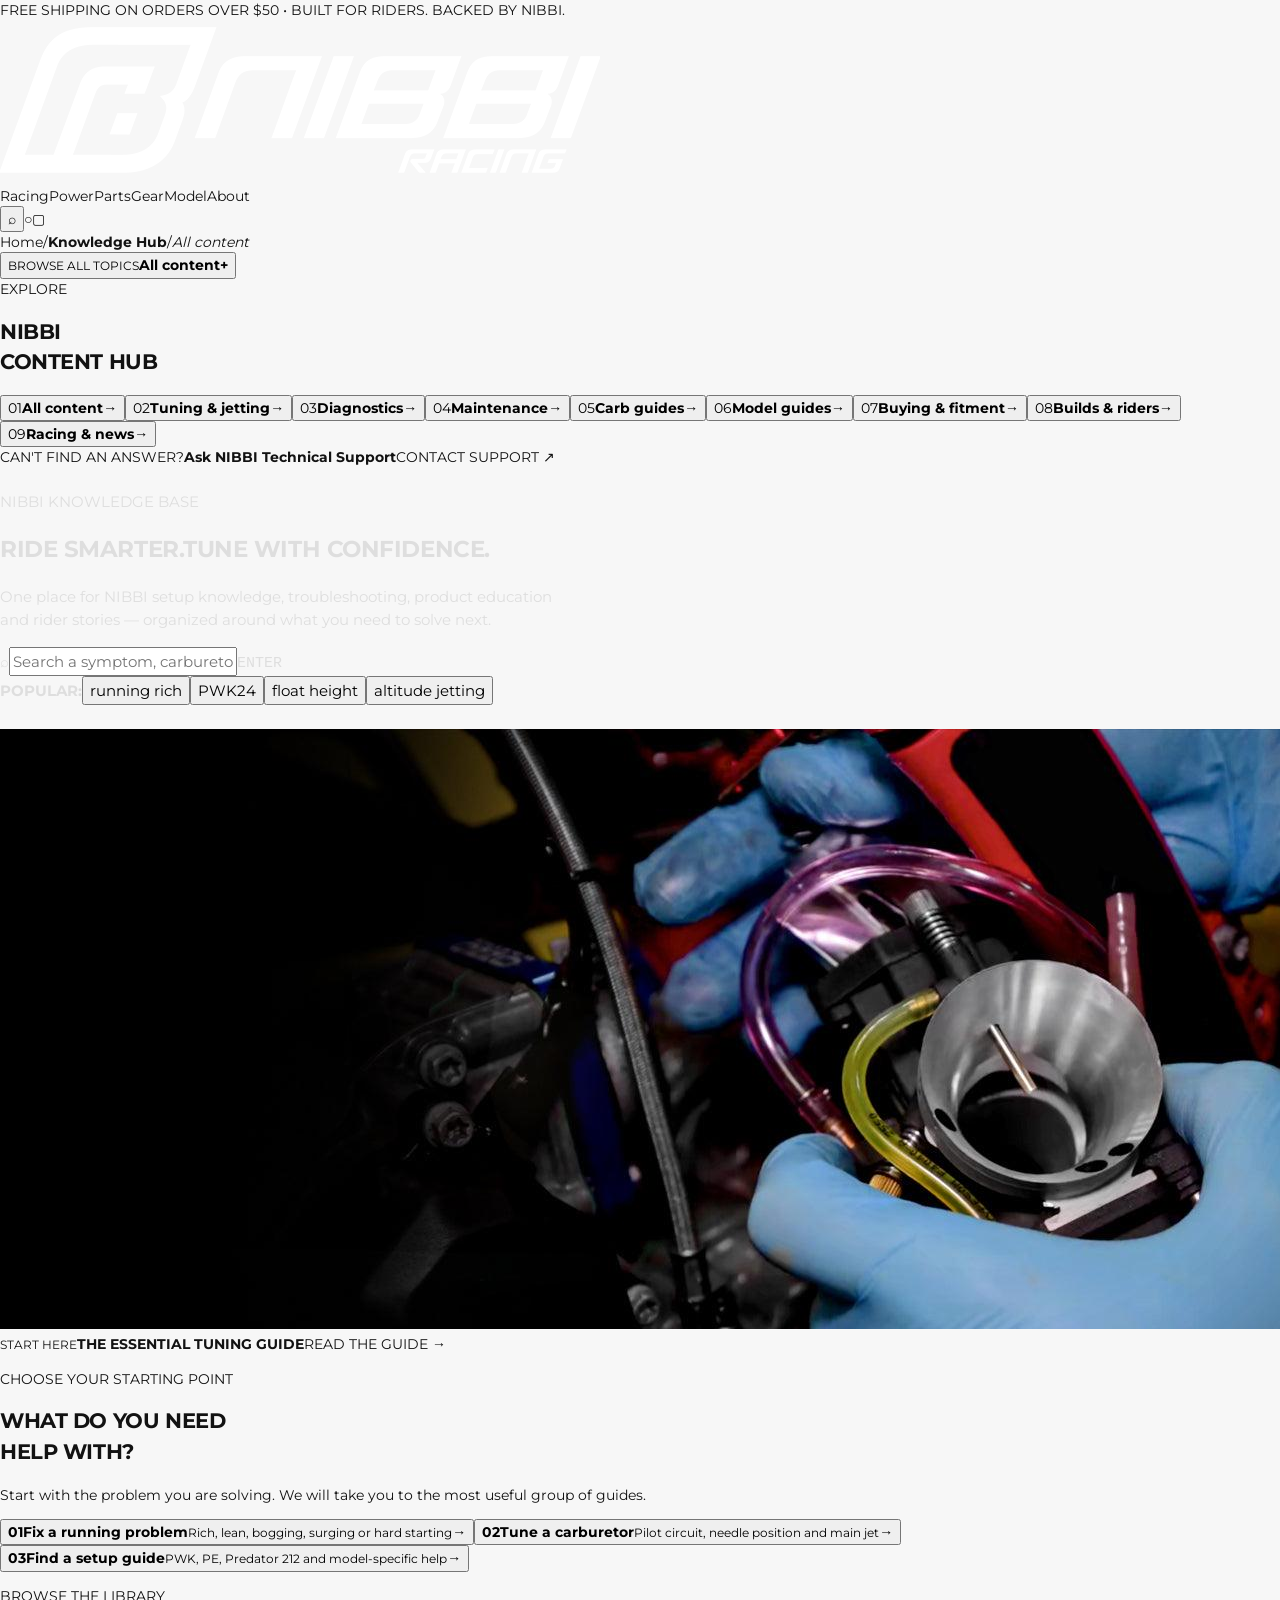
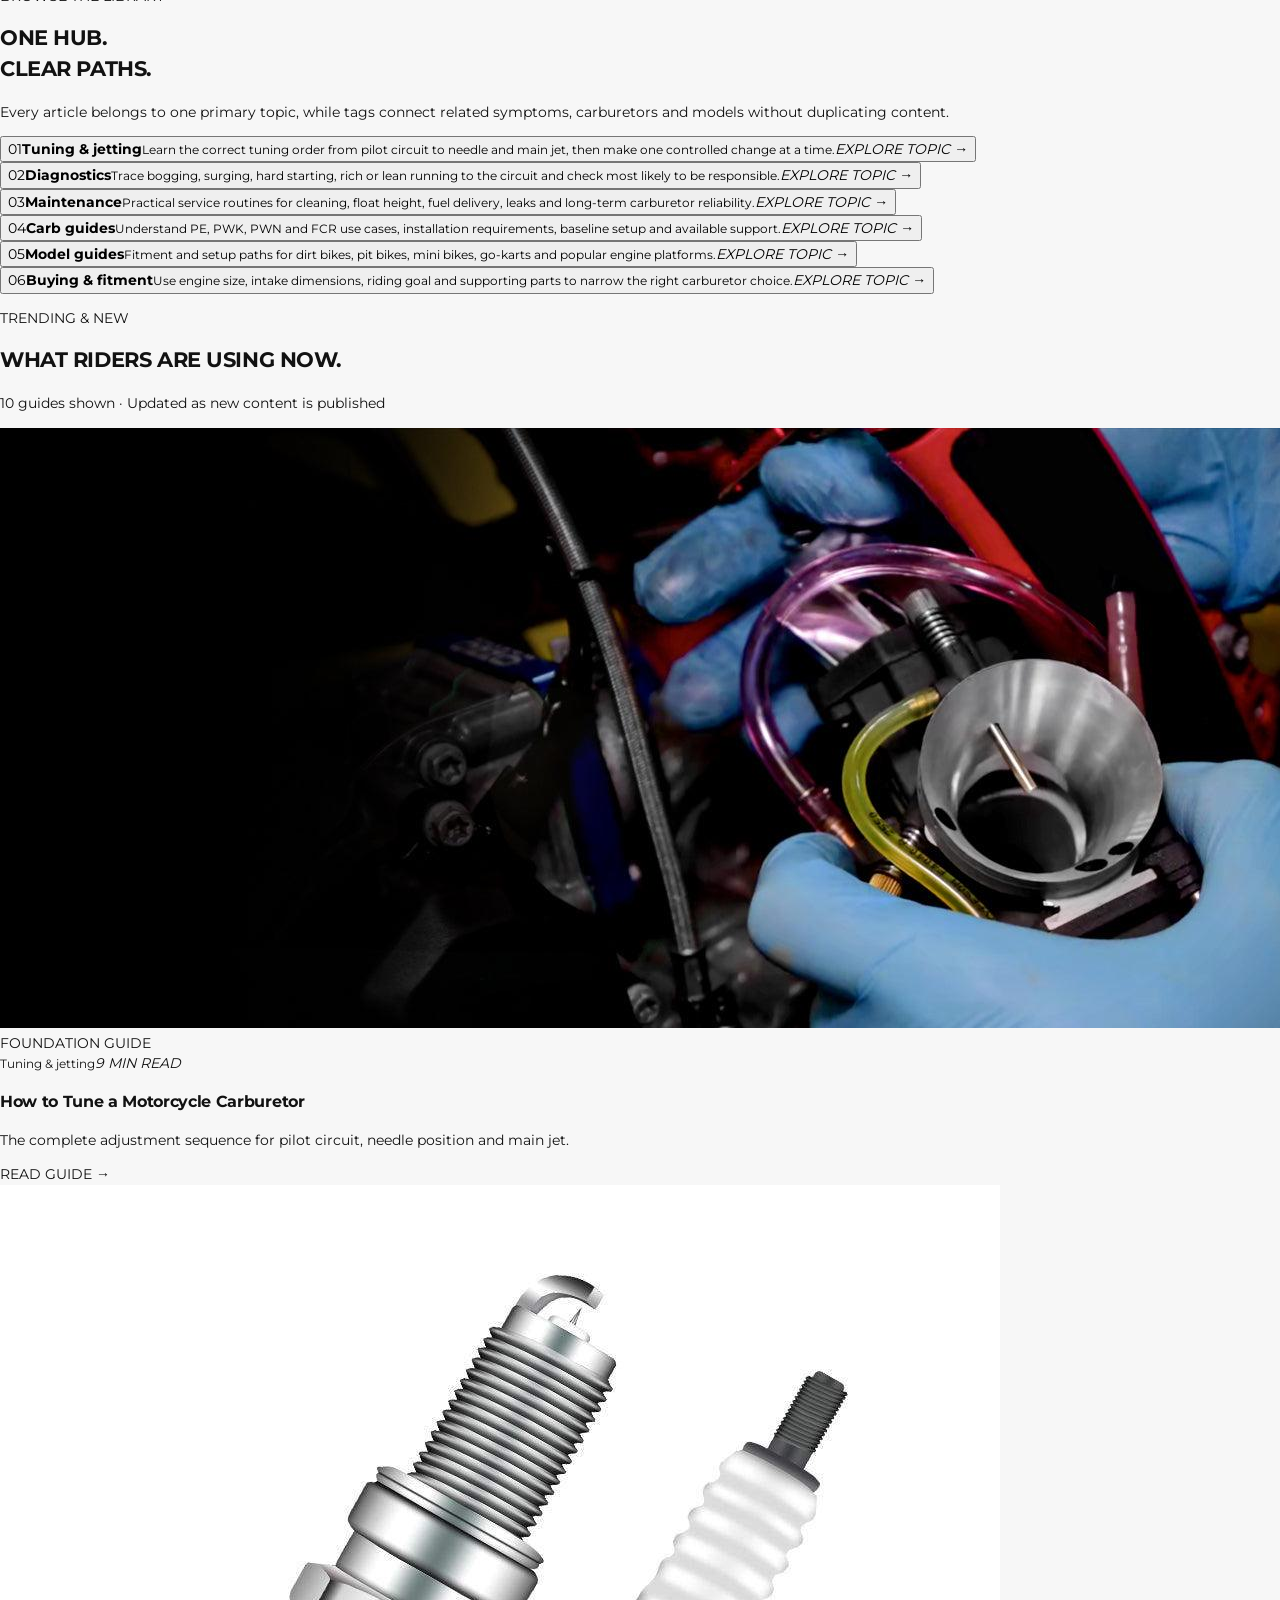
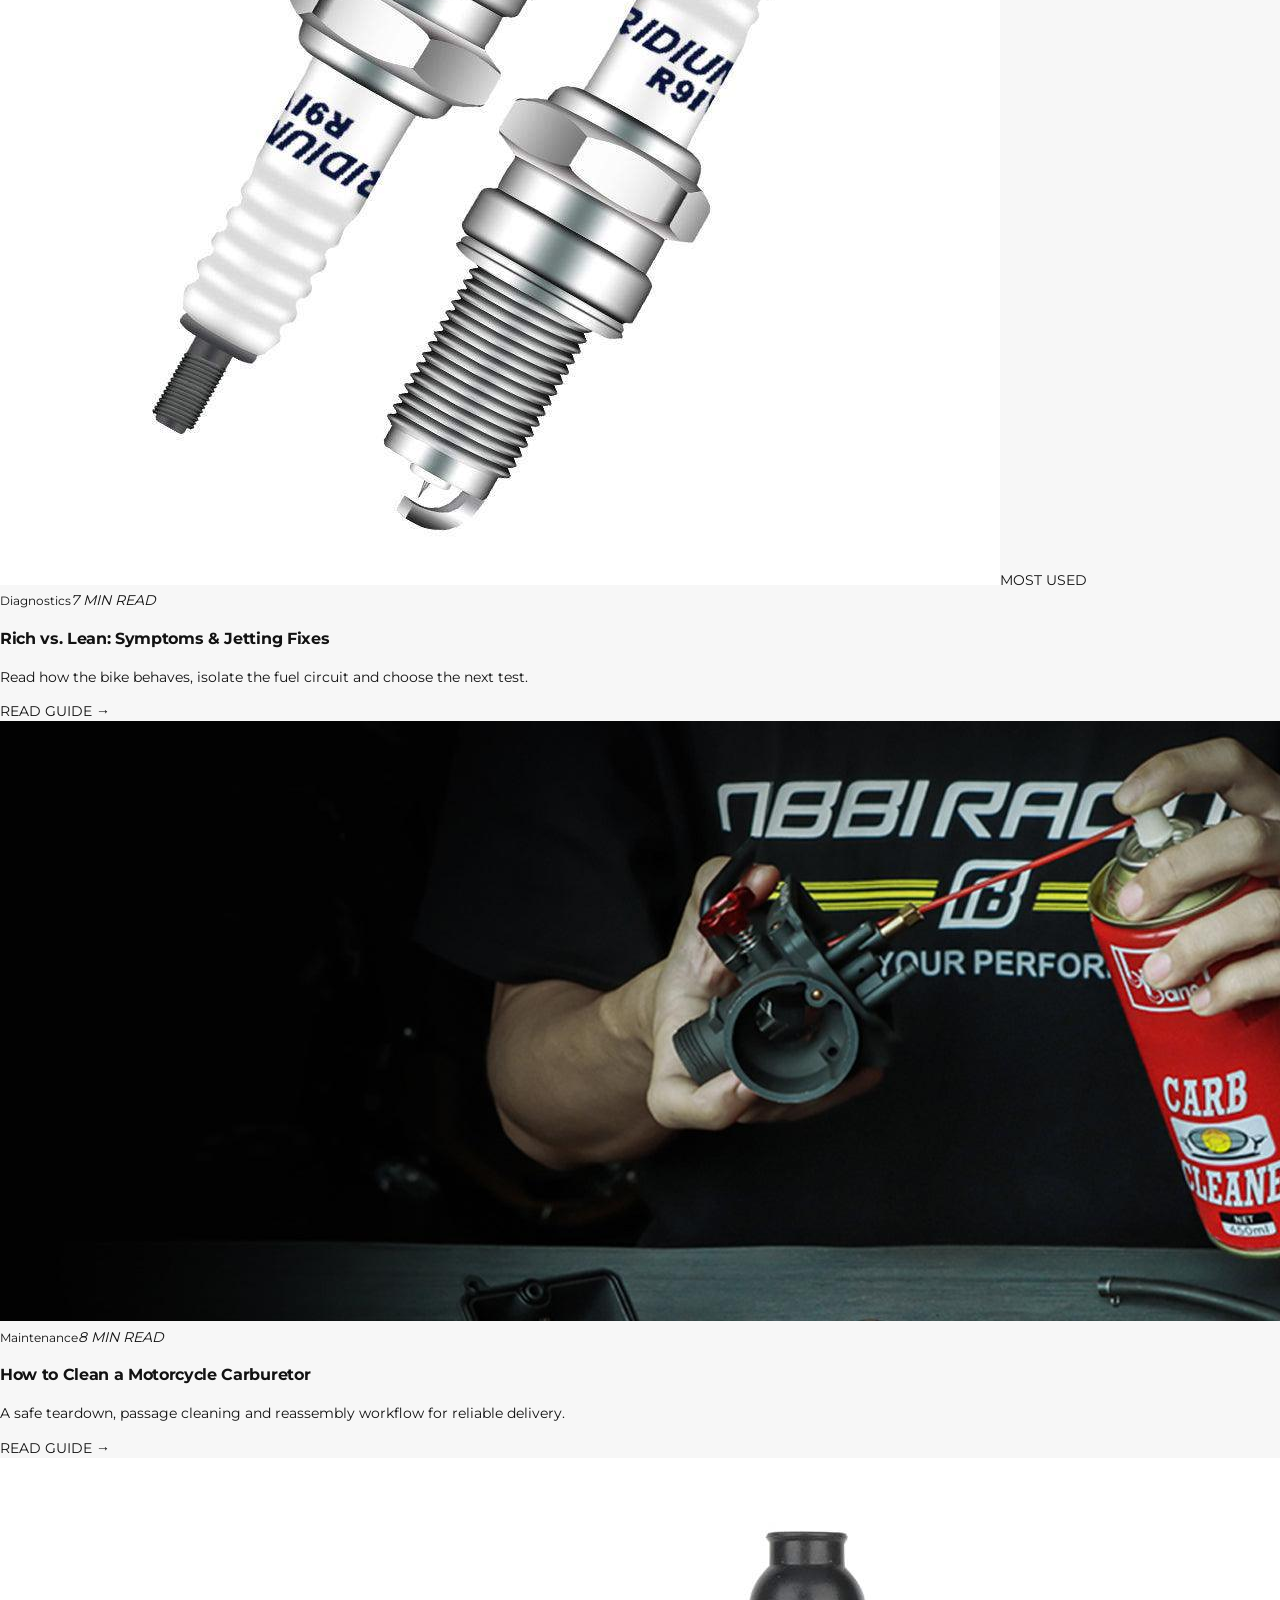
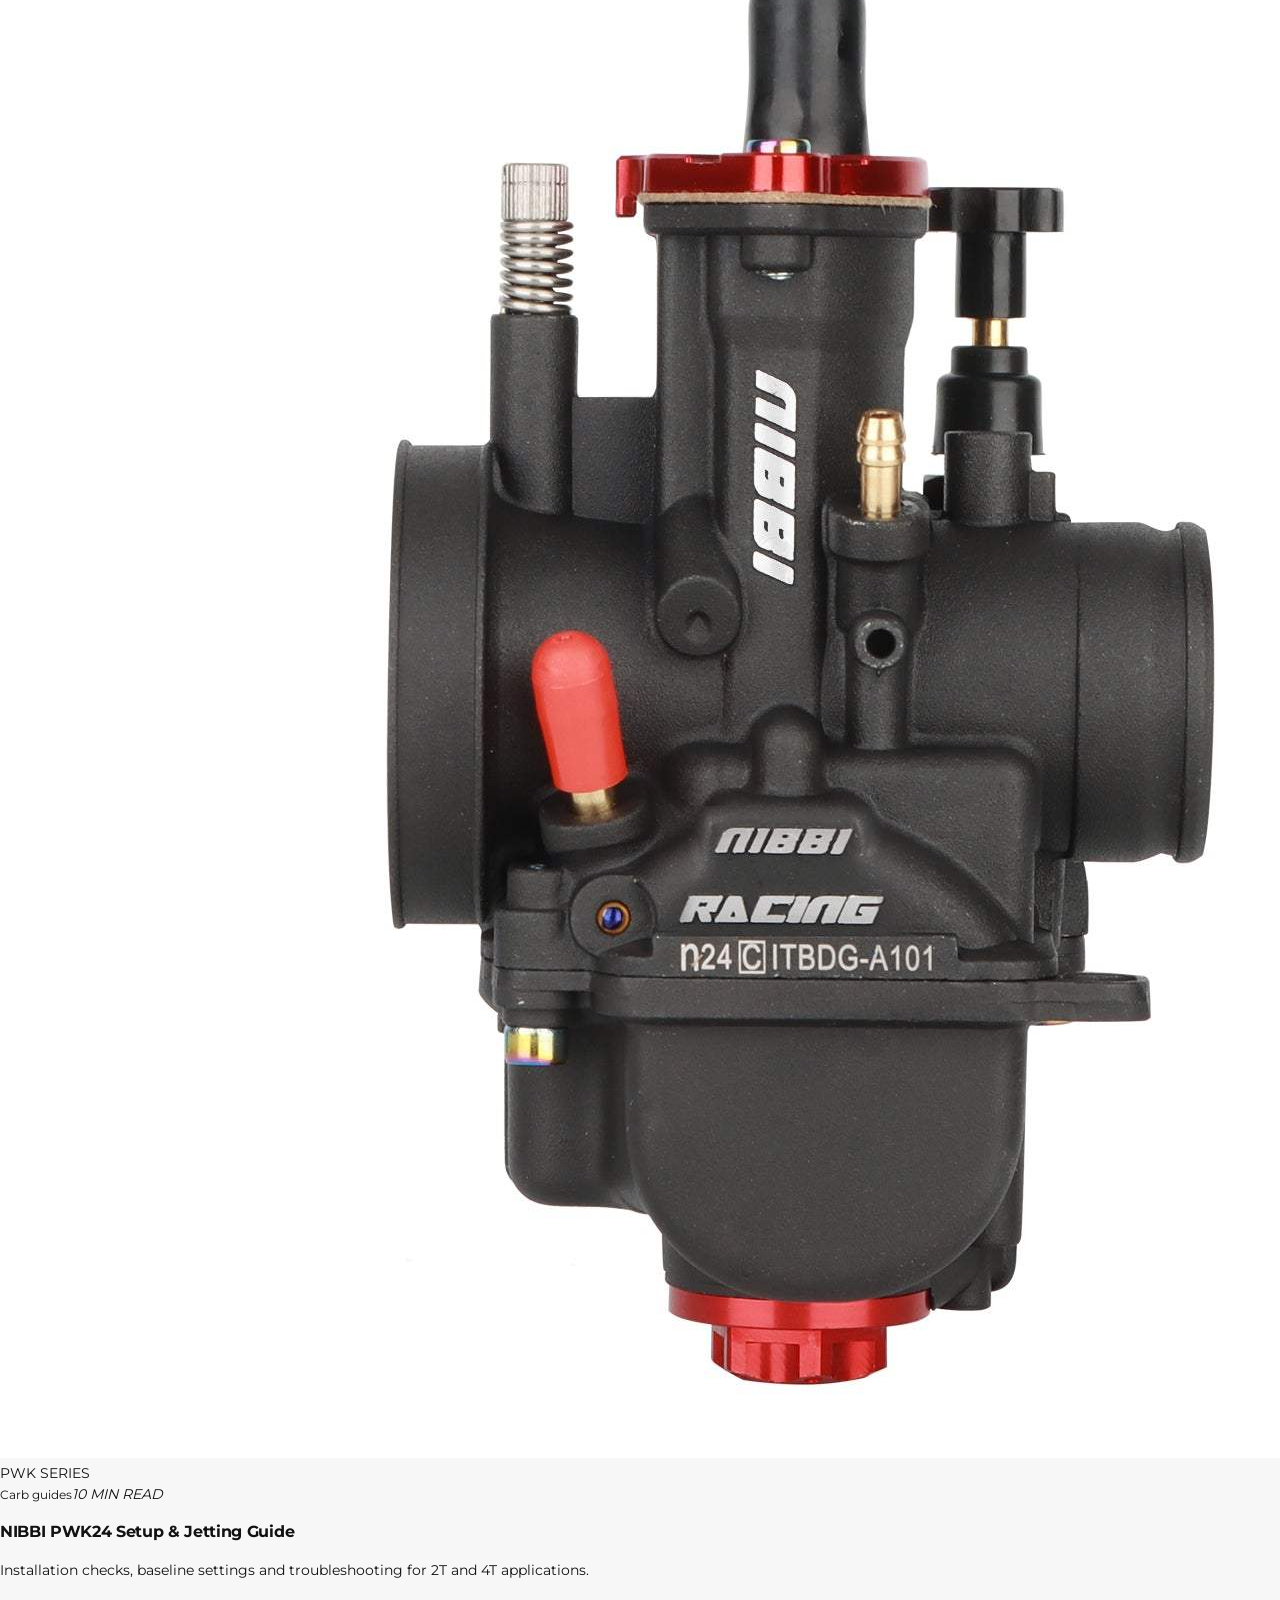
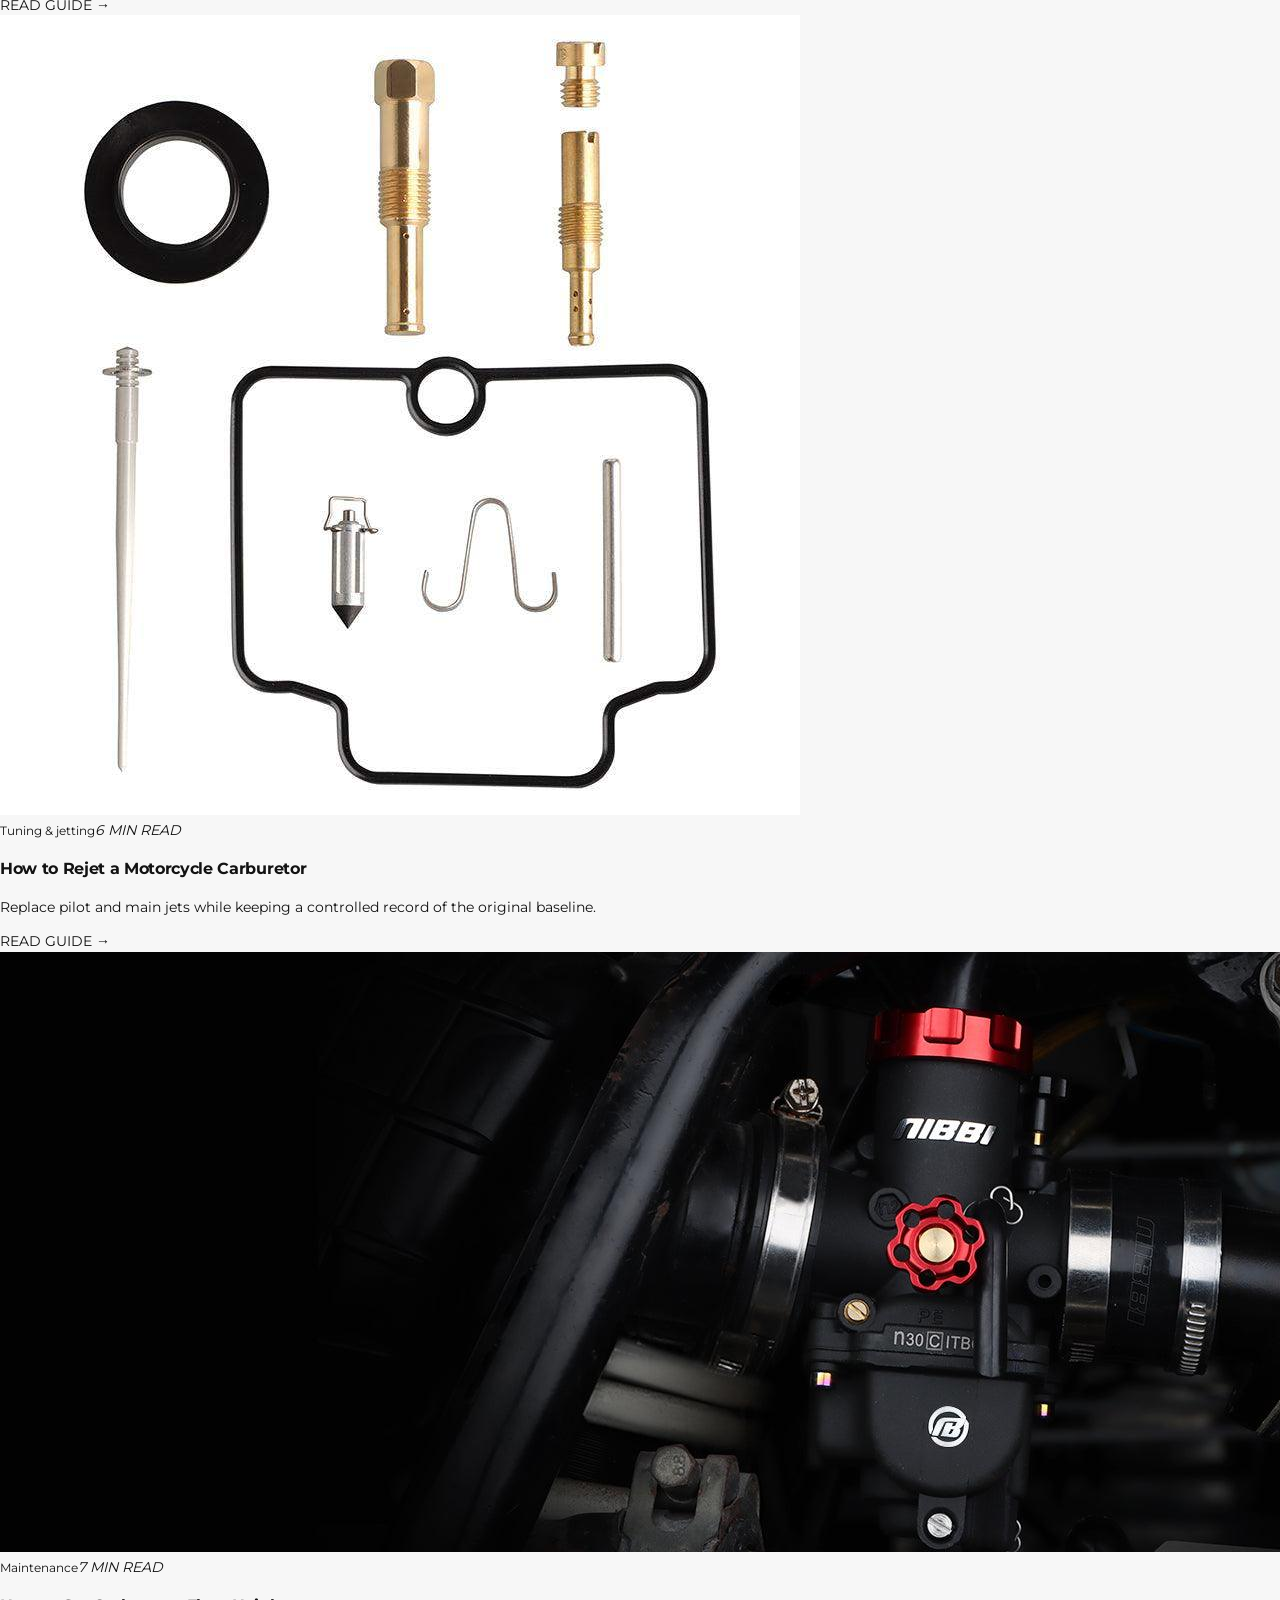
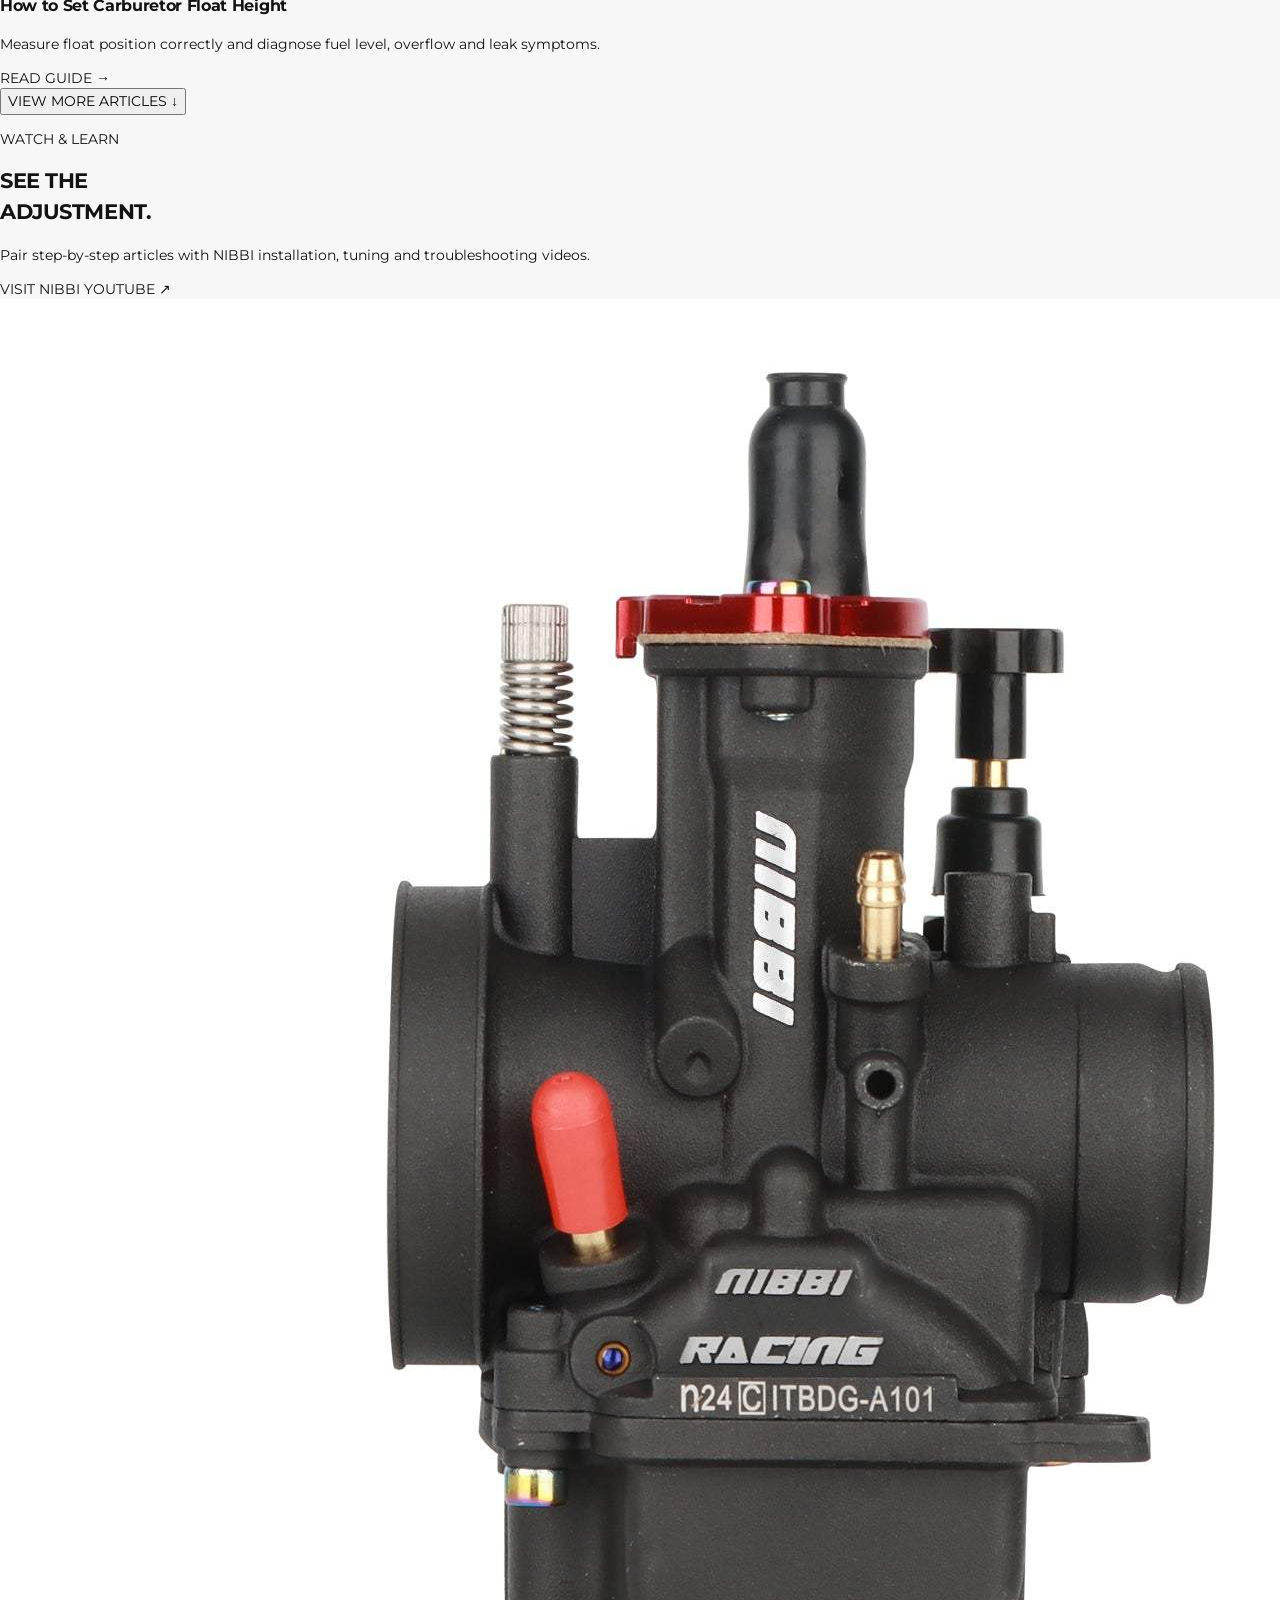
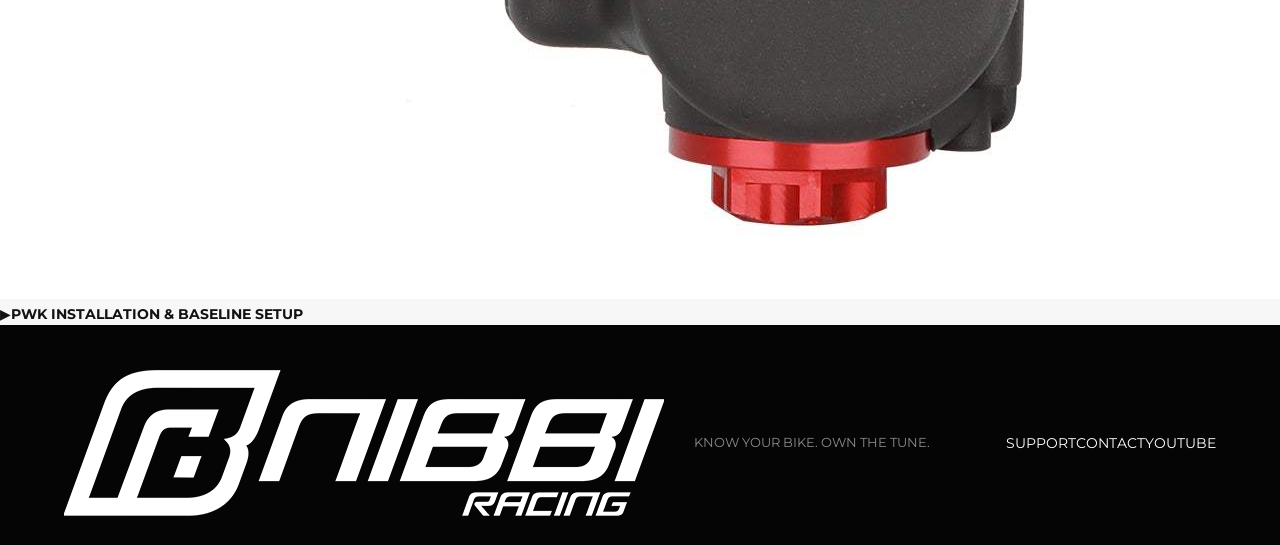
==== blog-hub/index.html @ 26ea5838 "Add NIBBI blog hub review prototype" ====
<!DOCTYPE html><html lang="en"><head><meta charSet="utf-8"/><meta name="viewport" content="width=device-width, initial-scale=1"/><link rel="preload" as="image" href="./nibbi/nibbi-logo.png"/><link rel="preload" as="image" href="./nibbi/guide-tuning.jpg"/><link rel="preload" as="image" href="./nibbi/guide-rich-lean.jpg"/><link rel="preload" as="image" href="./nibbi/guide-cleaning.jpg"/><link rel="preload" as="image" href="./nibbi/guide-pwk24.jpg"/><link rel="preload" as="image" href="./nibbi/guide-rejet.jpg"/><link rel="preload" as="image" href="./nibbi/guide-float.jpg"/><link rel="stylesheet" href="/app/globals.css" data-rsc-css-href="/app/globals.css" data-precedence="vite-rsc/importer-resources"/><title>NIBBI Knowledge Hub | Guides, Builds &amp; Racing</title><meta name="description" content="The NIBBI content hub for tuning, diagnostics, maintenance, fitment, builds and racing stories."/><meta property="og:title" content="NIBBI Knowledge Hub"/><meta property="og:description" content="Ride smarter. Tune with confidence. Explore NIBBI guides, builds and racing stories."/><meta property="og:image" content="./og.png"/><meta property="og:image:width" content="1536"/><meta property="og:image:height" content="1024"/><meta property="og:image:alt" content="NIBBI Knowledge Hub"/><meta name="twitter:card" content="summary_large_image"/><meta name="twitter:title" content="NIBBI Knowledge Hub"/><meta name="twitter:description" content="Ride smarter. Tune with confidence."/><meta name="twitter:image" content="./og.png"/>
</head><body><main class="hub-page"><div class="announcement">FREE SHIPPING ON ORDERS OVER $50 <span>•</span> BUILT FOR RIDERS. BACKED BY NIBBI.</div><header class="global-header"><a href="https://nibbiracing.com" class="logo" aria-label="NIBBI Racing home"><img src="./nibbi/nibbi-logo.png" alt="NIBBI Racing"/></a><nav aria-label="NIBBI website navigation"><a href="https://nibbiracing.com/pages/racing">Racing</a><a href="https://nibbiracing.com/collections/all">PowerParts</a><a href="https://nibbiracing.com/collections/gear">Gear</a><a href="https://nibbiracing.com/pages/model">Model</a><a href="https://nibbiracing.com/pages/about-us">About</a></nav><div class="header-tools"><button aria-label="Search">⌕</button><a href="https://nibbiracing.com/account" aria-label="Account">○</a><a href="https://nibbiracing.com/cart" aria-label="Cart">▢</a></div></header><div class="crumbs"><a href="https://nibbiracing.com">Home</a><span>/</span><b>Knowledge Hub</b><span>/</span><em>All content</em></div><div class="hub-shell"><button class="mobile-topic-toggle" data-mobile-topic-toggle="true" aria-expanded="false"><span><small>BROWSE ALL TOPICS</small><strong>All content</strong></span><b>+</b></button><aside class="topic-sidebar " aria-label="Knowledge Hub topics"><div class="sidebar-inner"><div class="sidebar-heading"><span>EXPLORE</span><h2>NIBBI<br/>CONTENT HUB</h2></div><nav><button data-topic-id="all" class="active"><span>01</span><strong>All content</strong><i>→</i></button><button data-topic-id="tuning" class=""><span>02</span><strong>Tuning &amp; jetting</strong><i>→</i></button><button data-topic-id="diagnostics" class=""><span>03</span><strong>Diagnostics</strong><i>→</i></button><button data-topic-id="maintenance" class=""><span>04</span><strong>Maintenance</strong><i>→</i></button><button data-topic-id="carb" class=""><span>05</span><strong>Carb guides</strong><i>→</i></button><button data-topic-id="model" class=""><span>06</span><strong>Model guides</strong><i>→</i></button><button data-topic-id="buying" class=""><span>07</span><strong>Buying &amp; fitment</strong><i>→</i></button><button data-topic-id="riders" class=""><span>08</span><strong>Builds &amp; riders</strong><i>→</i></button><button data-topic-id="news" class=""><span>09</span><strong>Racing &amp; news</strong><i>→</i></button></nav><div class="sidebar-help"><span>CAN&#x27;T FIND AN ANSWER?</span><strong>Ask NIBBI Technical Support</strong><a href="mailto:customer@nibbiracing.com">CONTACT SUPPORT ↗</a></div></div></aside><div class="hub-content"><section class="hub-hero"><div class="hero-copy" data-hub-hero-copy="true"><p class="kicker"><span></span>NIBBI KNOWLEDGE BASE</p><h1><span class="">RIDE SMARTER.</span><span class="accent">TUNE WITH CONFIDENCE.</span></h1><p class="hero-intro">One place for NIBBI setup knowledge, troubleshooting, product education and rider stories — organized around what you need to solve next.</p><label class="hub-search"><span>⌕</span><input data-hub-search="true" placeholder="Search a symptom, carburetor or model..." value=""/><kbd>ENTER</kbd></label><div class="popular"><b>POPULAR:</b><button>running rich</button><button>PWK24</button><button>float height</button><button>altitude jetting</button></div></div><div class="hero-visual"><img src="./nibbi/guide-tuning.jpg" alt="NIBBI technical knowledge"/><div><small>START HERE</small><strong>THE ESSENTIAL TUNING GUIDE</strong><span>READ THE GUIDE →</span></div></div></section><section class="starting-points"><div class="section-title"><p class="kicker"><span></span>CHOOSE YOUR STARTING POINT</p><h2>WHAT DO YOU NEED<br/>HELP WITH?</h2><p>Start with the problem you are solving. We will take you to the most useful group of guides.</p></div><div class="path-list"><button data-topic-id="diagnostics"><b>01</b><span><strong>Fix a running problem</strong><small>Rich, lean, bogging, surging or hard starting</small></span><i>→</i></button><button data-topic-id="tuning"><b>02</b><span><strong>Tune a carburetor</strong><small>Pilot circuit, needle position and main jet</small></span><i>→</i></button><button data-topic-id="carb"><b>03</b><span><strong>Find a setup guide</strong><small>PWK, PE, Predator 212 and model-specific help</small></span><i>→</i></button></div></section><section class="branch-overview"><div class="section-title horizontal"><div><p class="kicker"><span></span>BROWSE THE LIBRARY</p><h2>ONE HUB.<br/>CLEAR PATHS.</h2></div><p>Every article belongs to one primary topic, while tags connect related symptoms, carburetors and models without duplicating content.</p></div><div class="branch-grid"><button data-topic-id="tuning"><span>0<!-- -->1</span><strong>Tuning &amp; jetting</strong><small>Learn the correct tuning order from pilot circuit to needle and main jet, then make one controlled change at a time.</small><i>EXPLORE TOPIC →</i></button><button data-topic-id="diagnostics"><span>0<!-- -->2</span><strong>Diagnostics</strong><small>Trace bogging, surging, hard starting, rich or lean running to the circuit and check most likely to be responsible.</small><i>EXPLORE TOPIC →</i></button><button data-topic-id="maintenance"><span>0<!-- -->3</span><strong>Maintenance</strong><small>Practical service routines for cleaning, float height, fuel delivery, leaks and long-term carburetor reliability.</small><i>EXPLORE TOPIC →</i></button><button data-topic-id="carb"><span>0<!-- -->4</span><strong>Carb guides</strong><small>Understand PE, PWK, PWN and FCR use cases, installation requirements, baseline setup and available support.</small><i>EXPLORE TOPIC →</i></button><button data-topic-id="model"><span>0<!-- -->5</span><strong>Model guides</strong><small>Fitment and setup paths for dirt bikes, pit bikes, mini bikes, go-karts and popular engine platforms.</small><i>EXPLORE TOPIC →</i></button><button data-topic-id="buying"><span>0<!-- -->6</span><strong>Buying &amp; fitment</strong><small>Use engine size, intake dimensions, riding goal and supporting parts to narrow the right carburetor choice.</small><i>EXPLORE TOPIC →</i></button></div></section><section class="article-library"><div class="section-title horizontal"><div><p class="kicker"><span></span>TRENDING &amp; NEW</p><h2>WHAT RIDERS ARE
USING NOW.</h2></div><p>10<!-- --> guides shown · Updated as new content is published</p></div><div class="article-grid"><article data-article-topic="tuning"><a class="article-image" href="#"><img src="./nibbi/guide-tuning.jpg" alt=""/><span>FOUNDATION GUIDE</span></a><div class="article-copy"><div><small>Tuning &amp; jetting</small><em>9 MIN READ</em></div><h3>How to Tune a Motorcycle Carburetor</h3><p>The complete adjustment sequence for pilot circuit, needle position and main jet.</p><a href="#">READ GUIDE <span>→</span></a></div></article><article data-article-topic="diagnostics"><a class="article-image" href="#"><img src="./nibbi/guide-rich-lean.jpg" alt=""/><span>MOST USED</span></a><div class="article-copy"><div><small>Diagnostics</small><em>7 MIN READ</em></div><h3>Rich vs. Lean: Symptoms &amp; Jetting Fixes</h3><p>Read how the bike behaves, isolate the fuel circuit and choose the next test.</p><a href="#">READ GUIDE <span>→</span></a></div></article><article data-article-topic="maintenance"><a class="article-image" href="#"><img src="./nibbi/guide-cleaning.jpg" alt=""/></a><div class="article-copy"><div><small>Maintenance</small><em>8 MIN READ</em></div><h3>How to Clean a Motorcycle Carburetor</h3><p>A safe teardown, passage cleaning and reassembly workflow for reliable delivery.</p><a href="#">READ GUIDE <span>→</span></a></div></article><article data-article-topic="carb"><a class="article-image" href="#"><img src="./nibbi/guide-pwk24.jpg" alt=""/><span>PWK SERIES</span></a><div class="article-copy"><div><small>Carb guides</small><em>10 MIN READ</em></div><h3>NIBBI PWK24 Setup &amp; Jetting Guide</h3><p>Installation checks, baseline settings and troubleshooting for 2T and 4T applications.</p><a href="#">READ GUIDE <span>→</span></a></div></article><article data-article-topic="tuning"><a class="article-image" href="#"><img src="./nibbi/guide-rejet.jpg" alt=""/></a><div class="article-copy"><div><small>Tuning &amp; jetting</small><em>6 MIN READ</em></div><h3>How to Rejet a Motorcycle Carburetor</h3><p>Replace pilot and main jets while keeping a controlled record of the original baseline.</p><a href="#">READ GUIDE <span>→</span></a></div></article><article data-article-topic="maintenance"><a class="article-image" href="#"><img src="./nibbi/guide-float.jpg" alt=""/></a><div class="article-copy"><div><small>Maintenance</small><em>7 MIN READ</em></div><h3>How to Set Carburetor Float Height</h3><p>Measure float position correctly and diagnose fuel level, overflow and leak symptoms.</p><a href="#">READ GUIDE <span>→</span></a></div></article></div><button class="load-more">VIEW MORE ARTICLES <span>↓</span></button></section><section class="video-banner"><div><p class="kicker"><span></span>WATCH &amp; LEARN</p><h2>SEE THE<br/>ADJUSTMENT.</h2><p>Pair step-by-step articles with NIBBI installation, tuning and troubleshooting videos.</p><a href="https://www.youtube.com/@nibbiracingusa">VISIT NIBBI YOUTUBE ↗</a></div><a class="video-image" href="https://www.youtube.com/@nibbiracingusa"><img src="./nibbi/guide-pwk24.jpg" alt="NIBBI carburetor video guide"/><span>▶</span><b>PWK INSTALLATION &amp; BASELINE SETUP</b></a></section></div></div><footer><img src="./nibbi/nibbi-logo.png" alt="NIBBI Racing"/><p>KNOW YOUR BIKE. OWN THE TUNE.</p><div><a href="#">SUPPORT</a><a href="#">CONTACT</a><a href="#">YOUTUBE</a></div></footer></main><script>
const hubTopics=[{"id":"all","label":"All content","eyebrow":"NIBBI KNOWLEDGE BASE","title":["RIDE SMARTER.","TUNE WITH CONFIDENCE."],"intro":"One place for NIBBI setup knowledge, troubleshooting, product education and rider stories — organized around what you need to solve next."},{"id":"tuning","label":"Tuning & jetting","eyebrow":"TECHNICAL GARAGE","title":["BUILD A BETTER","BASELINE."],"intro":"Learn the correct tuning order from pilot circuit to needle and main jet, then make one controlled change at a time."},{"id":"diagnostics","label":"Diagnostics","eyebrow":"START WITH THE SYMPTOM","title":["FIND THE CAUSE.","NOT A GUESS."],"intro":"Trace bogging, surging, hard starting, rich or lean running to the circuit and check most likely to be responsible."},{"id":"maintenance","label":"Maintenance","eyebrow":"KEEP IT RUNNING","title":["CLEAN. CHECK.","RIDE AGAIN."],"intro":"Practical service routines for cleaning, float height, fuel delivery, leaks and long-term carburetor reliability."},{"id":"carb","label":"Carb guides","eyebrow":"KNOW YOUR CARB","title":["CHOOSE THE RIGHT","SERIES & SIZE."],"intro":"Understand PE, PWK, PWN and FCR use cases, installation requirements, baseline setup and available support."},{"id":"model","label":"Model guides","eyebrow":"BIKE-SPECIFIC HELP","title":["START WITH YOUR","BIKE OR ENGINE."],"intro":"Fitment and setup paths for dirt bikes, pit bikes, mini bikes, go-karts and popular engine platforms."},{"id":"buying","label":"Buying & fitment","eyebrow":"BEFORE YOU BUY","title":["MAKE THE RIGHT","MATCH."],"intro":"Use engine size, intake dimensions, riding goal and supporting parts to narrow the right carburetor choice."},{"id":"riders","label":"Builds & riders","eyebrow":"BUILT BY RIDERS","title":["REAL BUILDS.","REAL FEEDBACK."],"intro":"Community builds, racing stories and rider setups that show how NIBBI products are used in the real world."},{"id":"news","label":"Racing & news","eyebrow":"FROM THE PADDOCK","title":["WHAT'S HAPPENING","AT NIBBI."],"intro":"New releases, event updates, racing coverage and stories from the NIBBI team."}];
let activeTopic="all";
function chooseHubTopic(id){const topic=hubTopics.find(x=>x.id===id)||hubTopics[0];activeTopic=topic.id;document.querySelectorAll('.topic-sidebar [data-topic-id]').forEach(b=>b.classList.toggle('active',b.dataset.topicId===id));document.querySelector('.crumbs em').textContent=topic.label;document.querySelector('[data-mobile-topic-toggle] strong').textContent=topic.label;const hero=document.querySelector('[data-hub-hero-copy]');hero.querySelector('.kicker').innerHTML='<span></span>'+topic.eyebrow;hero.querySelector('h1').innerHTML='<span>'+topic.title[0]+'</span><span class="accent">'+topic.title[1]+'</span>';hero.querySelector('.hero-intro').textContent=topic.intro;document.querySelectorAll('.starting-points,.branch-overview').forEach(el=>el.style.display=id==='all'?'':'none');filterHubArticles();document.querySelector('.topic-sidebar').classList.remove('open');document.querySelector('[data-mobile-topic-toggle]').setAttribute('aria-expanded','false');window.scrollTo({top:0,behavior:'smooth'});}
function filterHubArticles(){const q=(document.querySelector('[data-hub-search]').value||'').toLowerCase();let count=0;document.querySelectorAll('[data-article-topic]').forEach(card=>{const show=(activeTopic==='all'||card.dataset.articleTopic===activeTopic)&&(!q||card.textContent.toLowerCase().includes(q));card.style.display=show?'':'none';if(show)count++});const counter=document.querySelector('.article-library .section-title.horizontal>p');if(counter)counter.textContent=count+' guides shown · Updated as new content is published';}
document.querySelectorAll('[data-topic-id]').forEach(button=>button.addEventListener('click',()=>chooseHubTopic(button.dataset.topicId)));
document.querySelector('[data-mobile-topic-toggle]').addEventListener('click',event=>{const sidebar=document.querySelector('.topic-sidebar');sidebar.classList.toggle('open');event.currentTarget.setAttribute('aria-expanded',sidebar.classList.contains('open')?'true':'false')});
document.querySelector('[data-hub-search]').addEventListener('input',filterHubArticles);
</script></body></html>
---- app/globals.css ----
@import "tailwindcss";

@font-face{font-family:Montserrat;src:url("../public/nibbi/montserrat-400.woff2") format("woff2");font-style:normal;font-weight:400;font-display:swap}
@font-face{font-family:Montserrat;src:url("../public/nibbi/montserrat-500.woff2") format("woff2");font-style:normal;font-weight:500;font-display:swap}
@font-face{font-family:Montserrat;src:url("../public/nibbi/montserrat-600.woff2") format("woff2");font-style:normal;font-weight:600;font-display:swap}
@font-face{font-family:Montserrat;src:url("../public/nibbi/montserrat-700.woff2") format("woff2");font-style:normal;font-weight:700;font-display:swap}

:root{--yellow:#ffd400;--ink:#0b0c0d;--paper:#f4f2ec;--line:#c9c7c0;--muted:#686862;--orange:#ff5a1f}*{box-sizing:border-box}html{scroll-behavior:smooth}body{margin:0;background:var(--paper);color:var(--ink);font-family:Arial,"Helvetica Neue",sans-serif}a{color:inherit;text-decoration:none}button,input,select,textarea{font:inherit}.reviewbar{position:sticky;top:0;z-index:50;min-height:54px;background:#e8e5dc;border-bottom:1px solid #b9b6ae;display:grid;grid-template-columns:1fr auto 1fr;align-items:center;padding:6px 28px;gap:20px}.reviewbar>div:first-child{display:flex;flex-direction:column;font-size:12px;letter-spacing:.04em}.reviewbar>div:first-child span{color:#696963;margin-top:2px}.view-switch{background:#d7d4cc;padding:4px;display:flex;gap:2px}.view-switch button{border:0;background:transparent;padding:8px 15px;font-size:12px;cursor:pointer}.view-switch button.active{background:#fff}.toggle{justify-self:end;display:flex;gap:8px;align-items:center;font-size:12px}.toggle input{display:none}.toggle span{width:34px;height:18px;background:#aaa;border-radius:20px;position:relative}.toggle span:after{content:"";position:absolute;width:14px;height:14px;left:2px;top:2px;background:white;border-radius:50%;transition:.2s}.toggle input:checked+span{background:var(--ink)}.toggle input:checked+span:after{transform:translateX(16px)}.site-header{height:82px;padding:0 4vw;display:flex;align-items:center;justify-content:space-between;background:#fff;position:relative;z-index:10}.brand{display:flex;align-items:center;gap:7px}.brand b{font-size:27px;font-style:italic;letter-spacing:-.08em}.brand span{font-size:10px;letter-spacing:.24em;font-weight:bold}.site-header nav{display:flex;gap:30px;font-size:12px;font-weight:700;text-transform:uppercase;letter-spacing:.06em}.button{display:inline-flex;align-items:center;justify-content:space-between;gap:30px;background:var(--yellow);color:#070707;padding:17px 20px;font-weight:800;text-transform:uppercase;font-size:12px;letter-spacing:.05em;border:0;cursor:pointer}.button.small{padding:13px 17px}.hero{height:690px;position:relative;overflow:hidden;color:#fff}.hero>img{width:100%;height:100%;object-fit:cover;transform:scale(1.02)}.hero-shade{position:absolute;inset:0;background:linear-gradient(90deg,rgba(0,0,0,.88) 0%,rgba(0,0,0,.46) 48%,rgba(0,0,0,.05) 80%),linear-gradient(0deg,rgba(0,0,0,.45),transparent 50%)}.hero-content{position:absolute;left:7vw;top:50%;transform:translateY(-48%);max-width:760px}.eyebrow,.section-kicker{font-size:11px;font-weight:800;letter-spacing:.2em;text-transform:uppercase}.eyebrow{color:var(--yellow);margin-bottom:26px}.hero h1{font-size:clamp(58px,7vw,108px);line-height:.86;letter-spacing:-.075em;margin:0;text-transform:uppercase;font-style:italic;max-width:950px}.hero-copy{font-size:17px;line-height:1.55;max-width:590px;color:#dedede;margin:30px 0}.actions{display:flex;align-items:center;gap:28px}.text-link{font-size:12px;text-transform:uppercase;letter-spacing:.08em;border-bottom:1px solid #888;padding-bottom:8px}.hero-index{position:absolute;right:4vw;bottom:40px;display:flex;align-items:center;gap:10px;font-size:10px}.hero-index i{width:95px;height:1px;background:#fff}.signal-strip{display:grid;grid-template-columns:repeat(4,1fr);background:var(--yellow);padding:0 5vw}.signal-strip div{padding:28px 22px;border-right:1px solid rgba(0,0,0,.24);display:flex;align-items:baseline;gap:12px}.signal-strip div:last-child{border:0}.signal-strip b{font-size:30px;font-style:italic}.signal-strip span{font-size:11px;text-transform:uppercase;font-weight:bold}.section{padding:110px 7vw}.section-kicker{color:#6c6c66;margin-bottom:42px}.section-kicker.yellow{color:var(--yellow)}.why-grid{display:grid;grid-template-columns:1.1fr .9fr;gap:8vw;align-items:start}.big-statement h2,.systems-head h2,.support-copy h2,.process h2,.fit h2,.proof h2,.apply h2,.faq h2{font-size:clamp(44px,5.2vw,76px);letter-spacing:-.065em;line-height:.96;margin:0}.big-statement h2 em{color:#8d8c85;font-weight:400}.big-statement>p{margin:35px 0 0 32%;font-size:17px;line-height:1.65;max-width:500px}.image-stack{position:relative}.image-stack img{width:100%;height:430px;object-fit:cover}.caption{position:absolute;left:-45px;bottom:35px;background:var(--yellow);padding:15px 20px;font-size:10px;font-weight:bold;letter-spacing:.14em}.benefit-grid{display:grid;grid-template-columns:repeat(4,1fr);margin-top:100px;border-top:1px solid var(--line)}.benefit-grid article{position:relative;padding:32px 24px 10px 0;border-right:1px solid var(--line);min-height:220px}.benefit-grid article:not(:first-child){padding-left:24px}.benefit-grid article>span{font-size:11px;color:#777}.benefit-grid h3{font-size:20px;margin:38px 0 13px}.benefit-grid p{font-size:13px;line-height:1.6;color:#62625d}.dark{background:var(--ink);color:#fff}.systems-head{display:grid;grid-template-columns:1.3fr .7fr;gap:8vw;align-items:end;margin-bottom:70px}.systems-head p{color:#a8a8a5;line-height:1.6;max-width:470px}.system-list{border-top:1px solid #383a3b}.system-list article{display:grid;grid-template-columns:80px 1fr 1fr 30px;align-items:center;padding:25px 0;border-bottom:1px solid #383a3b;transition:.25s}.system-list article:hover{background:var(--yellow);color:#000;padding-left:18px;padding-right:18px}.system-list span{font-size:11px;color:#777}.system-list h3{font-size:25px;margin:0}.system-list p{font-size:13px;color:#929292;margin:0}.system-list article:hover p,.system-list article:hover span{color:#111}.support{display:grid;grid-template-columns:.92fr 1.08fr;gap:8vw;align-items:center}.support-visual{position:relative}.support-visual img{width:100%;aspect-ratio:1;object-fit:cover}.support-visual>div{position:absolute;left:-28px;bottom:32px;display:flex;flex-direction:column;background:var(--yellow);padding:16px 20px;gap:4px;font-size:10px;font-weight:bold;letter-spacing:.18em}.support-copy h2{font-size:clamp(40px,4.4vw,65px)}.support-copy ul{list-style:none;padding:0;margin:55px 0 0;border-top:1px solid var(--line)}.support-copy li{display:flex;align-items:flex-start;gap:25px;border-bottom:1px solid var(--line);padding:22px 0;font-size:13px;position:relative}.support-copy li>b{font-size:10px;color:#777}.support-copy li span:not(.review-tag){display:grid;grid-template-columns:170px 1fr;flex:1;color:#666}.support-copy li strong{color:#111;font-size:14px}.review-tag{display:none;background:#fff3bf;color:#6d5000;border:1px solid #d9ae00;border-radius:2px;font-size:9px!important;font-weight:800;letter-spacing:.05em;padding:4px 6px;white-space:nowrap}.review-on .review-tag{display:inline-block}.process{overflow:hidden}.process>h2{margin-bottom:75px}.process-line{display:grid;grid-template-columns:repeat(5,1fr)}.process-line article{position:relative;padding-right:25px}.process-line b{font-size:11px}.process-line i{display:block;height:1px;background:#a9a79f;margin:15px 0 35px;position:relative}.process-line i:after{content:"";width:9px;height:9px;border-radius:50%;background:var(--yellow);position:absolute;right:0;top:-4px;border:1px solid #111}.process-line h3{font-size:22px;margin:0 0 12px}.process-line p{font-size:13px;line-height:1.5;color:#696963}.process-note{margin-top:45px}.fit{display:grid;grid-template-columns:1fr 1fr;gap:9vw}.fit h2{font-size:clamp(42px,4.5vw,66px)}.fit-list{border-top:1px solid #3d3e3f;position:relative}.fit-list p{display:grid;grid-template-columns:50px 1fr;border-bottom:1px solid #3d3e3f;padding:22px 0;margin:0;line-height:1.5}.fit-list span{font-size:10px;color:#777}.fit-list .review-tag{position:absolute;right:0;bottom:-36px}.proof{display:grid;grid-template-columns:1fr 1fr;gap:7vw;align-items:center}.proof-image img{width:100%;min-height:420px;object-fit:cover}.proof>div:nth-child(2)>p{color:#65655f;line-height:1.65;font-size:16px}.proof-placeholder{border:1px dashed #aaa;padding:24px;margin-top:35px;display:flex;flex-direction:column;gap:10px;position:relative}.proof-placeholder b{font-size:11px;letter-spacing:.12em}.proof-placeholder span{font-size:13px;color:#6a6a65}.proof-placeholder .review-tag{position:absolute;right:14px;top:14px}.apply{background:var(--yellow);display:grid;grid-template-columns:.82fr 1.18fr;gap:8vw}.apply .section-kicker.yellow{color:#111}.apply h2{font-size:clamp(45px,5vw,72px)}.apply-intro>p{line-height:1.65;margin-top:30px}.form-note{border-left:3px solid #111;padding-left:18px;margin-top:45px;display:flex;flex-direction:column;gap:8px;font-size:12px}.form-note b{text-transform:uppercase;letter-spacing:.1em}.fields{display:grid;grid-template-columns:1fr 1fr;gap:20px}.apply label{display:flex;flex-direction:column;gap:8px;font-size:10px;text-transform:uppercase;font-weight:bold;letter-spacing:.08em}.apply input,.apply select,.apply textarea{border:0;border-bottom:1px solid #111;background:transparent;padding:13px 0;outline:none;font-size:14px;text-transform:none;font-weight:400;letter-spacing:0}.apply textarea{width:100%;height:100px;resize:vertical}.apply .consent{margin:22px 0;display:flex;flex-direction:row;align-items:flex-start;line-height:1.45;text-transform:none;font-weight:400;letter-spacing:0}.consent input{margin:0}.submit{background:#111;color:#fff;width:100%;margin-top:5px}.success{font-size:12px;font-weight:bold}.faq{display:grid;grid-template-columns:.72fr 1.28fr;gap:8vw}.faq-list{border-top:1px solid var(--line)}details{border-bottom:1px solid var(--line);padding:24px 0}summary{list-style:none;font-size:18px;font-weight:bold;display:flex;justify-content:space-between;cursor:pointer}summary::-webkit-details-marker{display:none}details p{color:#62625d;line-height:1.6;max-width:650px;font-size:14px}footer{background:#050505;color:#fff;padding:55px 7vw 30px;display:grid;grid-template-columns:1fr 1fr auto;gap:30px;align-items:center}footer>p{color:#8b8b8b;font-size:13px}footer>a:not(.brand){font-size:11px;letter-spacing:.1em;border-bottom:1px solid #777;padding-bottom:7px}footer small{grid-column:1/-1;border-top:1px solid #282828;padding-top:25px;color:#676767}.light{color:#fff}

.internal-page{min-height:calc(100vh - 54px);background:#efede6}.internal-hero{padding:95px 7vw 75px;background:#101112;color:#fff}.internal-hero h1{font-size:clamp(54px,7vw,102px);line-height:.92;letter-spacing:-.07em;margin:0;max-width:1100px}.internal-hero>p:last-child{max-width:720px;color:#b7b7b2;font-size:17px;line-height:1.6;margin:32px 0 0}.workflow-table{padding:80px 4vw}.workflow-row{display:grid;grid-template-columns:1.1fr 1.1fr 1.2fr 1.1fr 1fr;border-bottom:1px solid #c9c6bd}.workflow-row>span{padding:23px 18px;border-right:1px solid #d4d1c8;font-size:12px;line-height:1.5}.workflow-row>span:first-child{display:flex;gap:14px;font-weight:bold;font-size:14px}.workflow-row>span:first-child b{font-size:10px;color:#777}.workflow-head{background:#111;color:#fff;position:sticky;top:54px;z-index:3}.workflow-head>span{font-size:10px!important;text-transform:uppercase;letter-spacing:.1em}.handoff-grid{display:grid;grid-template-columns:repeat(3,1fr);margin:0 7vw 90px}.handoff-grid article{padding:38px;min-height:310px;background:#fff;border-right:1px solid #d3d0c7}.handoff-grid article.lead{background:var(--yellow)}.handoff-grid article.human{background:#191a1b;color:#fff}.handoff-grid article>span{font-size:10px;letter-spacing:.14em;font-weight:bold}.handoff-grid h2{font-size:29px;margin:48px 0 20px}.handoff-grid p{font-size:14px;line-height:1.65;color:#64645f}.handoff-grid .human p{color:#aaa}.cadence{margin:0 7vw 100px;border-top:1px solid #bbb8af;display:grid;grid-template-columns:1fr 1fr;gap:8vw;padding-top:45px}.cadence span{font-size:10px;letter-spacing:.14em}.cadence h2{font-size:40px;letter-spacing:-.04em}.cadence ol{list-style:none;padding:0;margin:0}.cadence li{display:grid;grid-template-columns:120px 1fr;padding:18px 0;border-bottom:1px solid #ccc8be;font-size:14px}.decisions-page .internal-hero{background:var(--yellow);color:#111}.decisions-page .internal-hero .eyebrow{color:#111}.decisions-page .internal-hero>p:last-child{color:#393932}.decision-list{padding:70px 7vw}.decision-list article{display:grid;grid-template-columns:60px 1fr 1.4fr .7fr;gap:25px;align-items:start;padding:28px 0;border-bottom:1px solid #c7c4bb}.decision-list article>b{font-size:11px}.decision-list h2{font-size:24px;margin:0}.decision-list p{font-size:14px;line-height:1.6;margin:0;color:#565650}.decision-list article>span{font-size:9px;letter-spacing:.1em;color:#777}.reference-section{background:#111;color:#fff;padding:90px 7vw;display:grid;grid-template-columns:.7fr 1.3fr;gap:8vw}.reference-section h2{font-size:43px;letter-spacing:-.04em}.reference-section>div:last-child{border-top:1px solid #3b3c3d}.reference-section a{display:grid;grid-template-columns:80px 160px 1fr;padding:22px 0;border-bottom:1px solid #3b3c3d;align-items:start}.reference-section a>span{font-size:9px;color:var(--yellow);text-transform:uppercase}.reference-section h3{font-size:16px;margin:0}.reference-section a p{font-size:12px;color:#999;margin:0;line-height:1.5}.source-status{padding:90px 7vw;display:grid;grid-template-columns:.7fr 1.3fr;gap:8vw}.source-status h2{font-size:44px;margin:0}.source-status p{border-top:1px solid #ccc8be;padding:20px 0;margin:0;display:grid;grid-template-columns:130px 1fr;font-size:14px;line-height:1.55}.source-status b{font-size:11px;text-transform:uppercase}

@media(max-width:900px){.reviewbar{grid-template-columns:1fr auto;padding:7px 14px}.reviewbar>div:first-child{display:none}.toggle{display:none}.site-header{height:68px}.site-header nav{display:none}.hero{height:650px}.hero-content{left:7vw;right:7vw}.hero h1{font-size:59px}.hero-copy{font-size:15px}.actions{align-items:flex-start;flex-direction:column}.signal-strip{grid-template-columns:1fr 1fr;padding:0}.signal-strip div{padding:18px}.section{padding:75px 7vw}.why-grid,.systems-head,.support,.fit,.proof,.apply,.faq{grid-template-columns:1fr;gap:55px}.big-statement>p{margin-left:0}.benefit-grid{grid-template-columns:1fr 1fr;margin-top:60px}.system-list article{grid-template-columns:45px 1fr 25px}.system-list p{display:none}.process-line{grid-template-columns:1fr}.process-line article{display:grid;grid-template-columns:40px 30px 100px 1fr;gap:8px;align-items:center;border-bottom:1px solid var(--line);padding:16px 0}.process-line i{width:1px;height:38px;margin:0}.process-line i:after{right:-4px;top:0}.process-line h3,.process-line p{margin:0}.fields{grid-template-columns:1fr}footer{grid-template-columns:1fr}.workflow-table{overflow-x:auto;padding:45px 0}.workflow-row{min-width:900px}.handoff-grid{grid-template-columns:1fr;margin:0 5vw 60px}.cadence,.reference-section,.source-status{grid-template-columns:1fr}.decision-list article{grid-template-columns:40px 1fr}.decision-list article p,.decision-list article>span{grid-column:2}.reference-section a{grid-template-columns:70px 1fr}.reference-section a p{grid-column:2;margin-top:8px}.internal-hero{padding:70px 7vw}.internal-hero h1{font-size:52px}.source-status p{grid-template-columns:1fr;gap:8px}}
@media(max-width:900px){.hero h1{font-size:47px;line-height:.93}}
.reviewbar{display:none}

/* V2 — aligned to the current NIBBI storefront visual system */
:root{--yellow:#f6ed3e;--paper:#f7f7f7;--ink:#121212;--line:#d8d8d8;--muted:#626262}
body{background:var(--paper);font-family:Montserrat,Arial,sans-serif;font-size:14px;line-height:1.45}
h1,h2,h3,h4,h5,h6{font-family:Montserrat,Arial,sans-serif;font-style:normal;font-weight:700;letter-spacing:-.02em}
.site-header{height:70px;padding:0 3.5vw;background:#0b0b0b;color:#fff;border-bottom:1px solid #2a2a2a}
.brand{display:block;line-height:0}.brand img{display:block;width:150px;height:auto;max-height:40px;object-fit:contain}
.site-header nav{gap:24px;font-size:11px;font-weight:600;letter-spacing:0;text-transform:none}
.button{border-radius:5px;padding:14px 18px;gap:22px;letter-spacing:0;font-size:11px;font-weight:700}
.button.small{padding:11px 16px}
.hero{height:600px}
.hero-content{left:5vw;max-width:720px}
.hero h1{font-size:clamp(52px,6.2vw,92px);line-height:.92;letter-spacing:-.045em;font-style:normal}
.eyebrow{margin-bottom:18px;letter-spacing:.14em}
.hero-copy{font-size:15px;line-height:1.55;max-width:560px;margin:22px 0 24px}
.actions{gap:22px}.text-link{font-size:11px;letter-spacing:.03em;padding-bottom:6px}
.hero-index{bottom:26px}
.signal-strip{padding:0 4vw}
.signal-strip div{padding:19px 18px;gap:10px}.signal-strip b{font-size:24px}.signal-strip span{font-size:10px}
.section{padding:72px 5vw}
.section-kicker{margin-bottom:26px;letter-spacing:.14em}
.why-grid{grid-template-columns:1.08fr .92fr;gap:5vw}
.big-statement h2,.systems-head h2,.support-copy h2,.process h2,.fit h2,.proof h2,.apply h2,.faq h2{font-size:clamp(38px,4.2vw,62px);line-height:1;letter-spacing:-.035em}
.big-statement h2 em{font-style:normal}
.big-statement>p{margin:24px 0 0 20%;font-size:15px;line-height:1.55}
.image-stack img{height:360px}.caption{left:-28px;bottom:24px;padding:12px 16px}
.benefit-grid{margin-top:56px}.benefit-grid article{padding:24px 20px 8px 0;min-height:178px}.benefit-grid article:not(:first-child){padding-left:20px}.benefit-grid h3{font-size:18px;margin:22px 0 8px}.benefit-grid p{line-height:1.5}
.systems-head{gap:5vw;margin-bottom:42px}.systems-head p{font-size:14px;line-height:1.5}
.system-list article{grid-template-columns:62px 1fr 1fr 26px;padding:18px 0}.system-list h3{font-size:21px}.system-list p{font-size:12px}
.support{gap:5vw}.support-visual img{aspect-ratio:1.05}.support-copy h2{font-size:clamp(36px,3.8vw,54px)}
.support-copy ul{margin-top:34px}.support-copy li{gap:18px;padding:16px 0}.support-copy li span:not(.review-tag){grid-template-columns:150px 1fr}
.process>h2{margin-bottom:45px}.process-line i{margin:12px 0 24px}.process-line h3{font-size:19px;margin-bottom:8px}.process-note{margin-top:28px}
.fit{gap:6vw}.fit h2{font-size:clamp(36px,3.8vw,54px)}.fit-list p{padding:16px 0}
.proof{gap:5vw}.proof-image img{min-height:350px}.proof>div:nth-child(2)>p{font-size:14px;line-height:1.55}.proof-placeholder{padding:18px;margin-top:24px}
.apply{gap:5vw}.apply h2{font-size:clamp(38px,4vw,58px)}.apply-intro>p{line-height:1.55;margin-top:22px}.form-note{margin-top:28px}.fields{gap:14px 20px}.apply input,.apply select,.apply textarea{padding:10px 0}.apply textarea{height:82px}.apply .consent{margin:16px 0}
.faq{gap:5vw}details{padding:17px 0}summary{font-size:16px}details p{font-size:13px;margin-bottom:4px}
footer{padding:38px 5vw 22px}footer small{padding-top:18px}.light img{width:150px}

.official-footer{display:block;background:#181818;color:#d9d9d9;padding:56px 5vw 24px;font-size:12px;line-height:1.6}
.official-footer .footer-grid{display:grid;grid-template-columns:1.05fr .8fr .8fr 1.15fr;gap:5vw;align-items:start}
.official-footer section{min-width:0}
.official-footer h3{color:#fff;font-size:14px;font-weight:600;letter-spacing:0;margin:0 0 22px}
.official-footer p{font-size:12px;color:#d9d9d9;margin:0 0 7px}
.official-footer strong{color:#fff;font-weight:600}
.official-footer a{color:#aaaeb6;transition:color .2s}.official-footer a:hover{color:#f6ed3e}
.footer-socials{display:flex;gap:18px;margin-top:24px}.footer-socials a{color:#f6ed3e;font-size:17px;font-weight:700;line-height:1;width:18px;height:18px;display:grid;place-items:center}
.footer-column ul{list-style:none;padding:0;margin:0}.footer-column li{margin:0 0 8px}
.footer-newsletter form{margin:0}.footer-newsletter label:first-child{display:grid;grid-template-columns:1fr 42px;position:relative;border-bottom:1px solid #f6ed3e}.footer-newsletter label:first-child>span{position:absolute;left:0;top:-3px;font-size:9px;color:#aaaeb6;opacity:0}.footer-newsletter input[type=email]{min-width:0;width:100%;border:0;background:transparent;color:#fff;padding:11px 0;outline:none}.footer-newsletter button{border:0;background:transparent;color:#f6ed3e;font-size:20px;cursor:pointer}
.newsletter-consent{display:flex!important;align-items:flex-start;gap:9px;margin-top:16px;color:#aaaeb6;font-size:10px;line-height:1.45}.newsletter-consent input{accent-color:#f6ed3e;margin:2px 0 0}
.footer-bottom{border-top:1px solid #f6ed3e;margin-top:48px;padding-top:20px;display:grid;grid-template-columns:1fr auto;gap:16px 30px;align-items:center}
.footer-locale{display:flex;gap:24px;color:#d9d9d9}.footer-locale span{display:inline-flex;align-items:center;gap:5px}
.footer-payments{display:flex;flex-wrap:wrap;justify-content:flex-end;gap:5px}.footer-payments span{height:23px;min-width:37px;padding:2px 5px;border-radius:3px;background:#f7f7f7;color:#111;display:grid;place-items:center;font-size:7px;font-weight:700;line-height:1;text-align:center}
.official-footer .footer-bottom>p{grid-column:1/-1;margin-top:5px;color:#aaaeb6}

@media(max-width:900px){.site-header{height:62px;padding:0 5vw}.brand img{width:132px;max-height:35px}.hero{height:570px}.hero-content{left:6vw;right:6vw}.hero h1{font-size:48px}.hero-copy{font-size:14px;margin:18px 0 20px}.section{padding:54px 6vw}.why-grid,.systems-head,.support,.fit,.proof,.apply,.faq{gap:34px}.benefit-grid{margin-top:38px}.image-stack img{height:320px}.process>h2{margin-bottom:30px}}
@media(max-width:560px){.hero h1{font-size:40px}.signal-strip div{padding:14px}.signal-strip b{font-size:21px}.section{padding:46px 6vw}.big-statement h2,.systems-head h2,.support-copy h2,.process h2,.fit h2,.proof h2,.apply h2,.faq h2{font-size:35px}.benefit-grid{grid-template-columns:1fr 1fr}.benefit-grid article{min-height:160px}.support-copy li span:not(.review-tag){grid-template-columns:1fr;gap:4px}}
@media(max-width:900px){.official-footer{padding:44px 6vw 22px}.official-footer .footer-grid{grid-template-columns:1fr 1fr;gap:38px 8vw}.footer-bottom{grid-template-columns:1fr}.footer-payments{justify-content:flex-start}}
@media(max-width:560px){.official-footer .footer-grid{grid-template-columns:1fr;gap:0}.official-footer section{padding:18px 0;border-bottom:1px solid #343434}.official-footer h3{margin-bottom:12px}.footer-column ul{columns:2}.footer-newsletter{border-bottom:0!important}.footer-bottom{margin-top:22px}.footer-locale{flex-direction:column;gap:8px}.footer-payments{gap:4px}.footer-payments span{min-width:34px}}

/* V3 — dealer value signals and full nine-step partnership journey */
.signal-strip div{align-items:flex-start;flex-direction:column;gap:5px}
.signal-strip b{font-size:20px;line-height:1.08;text-transform:uppercase}
.signal-strip span{font-size:9px;line-height:1.35}
.process-line{grid-template-columns:repeat(3,1fr);column-gap:32px;row-gap:46px}
.process-line article{min-height:168px;padding-right:16px}
.process-line i{margin-bottom:20px}
.process-line p{max-width:340px}

@media(max-width:900px){
  .process-line{grid-template-columns:1fr;row-gap:0}
  .process-line article{min-height:0;padding-right:0}
  .signal-strip b{font-size:17px}
}

@media(max-width:560px){
  .signal-strip div{min-height:88px;justify-content:center}
  .signal-strip b{font-size:15px}
  .signal-strip span{font-size:8px}
  .process-line article{grid-template-columns:34px 24px minmax(92px,120px) 1fr}
  .process-line h3{font-size:16px}
  .process-line p{font-size:12px}
}
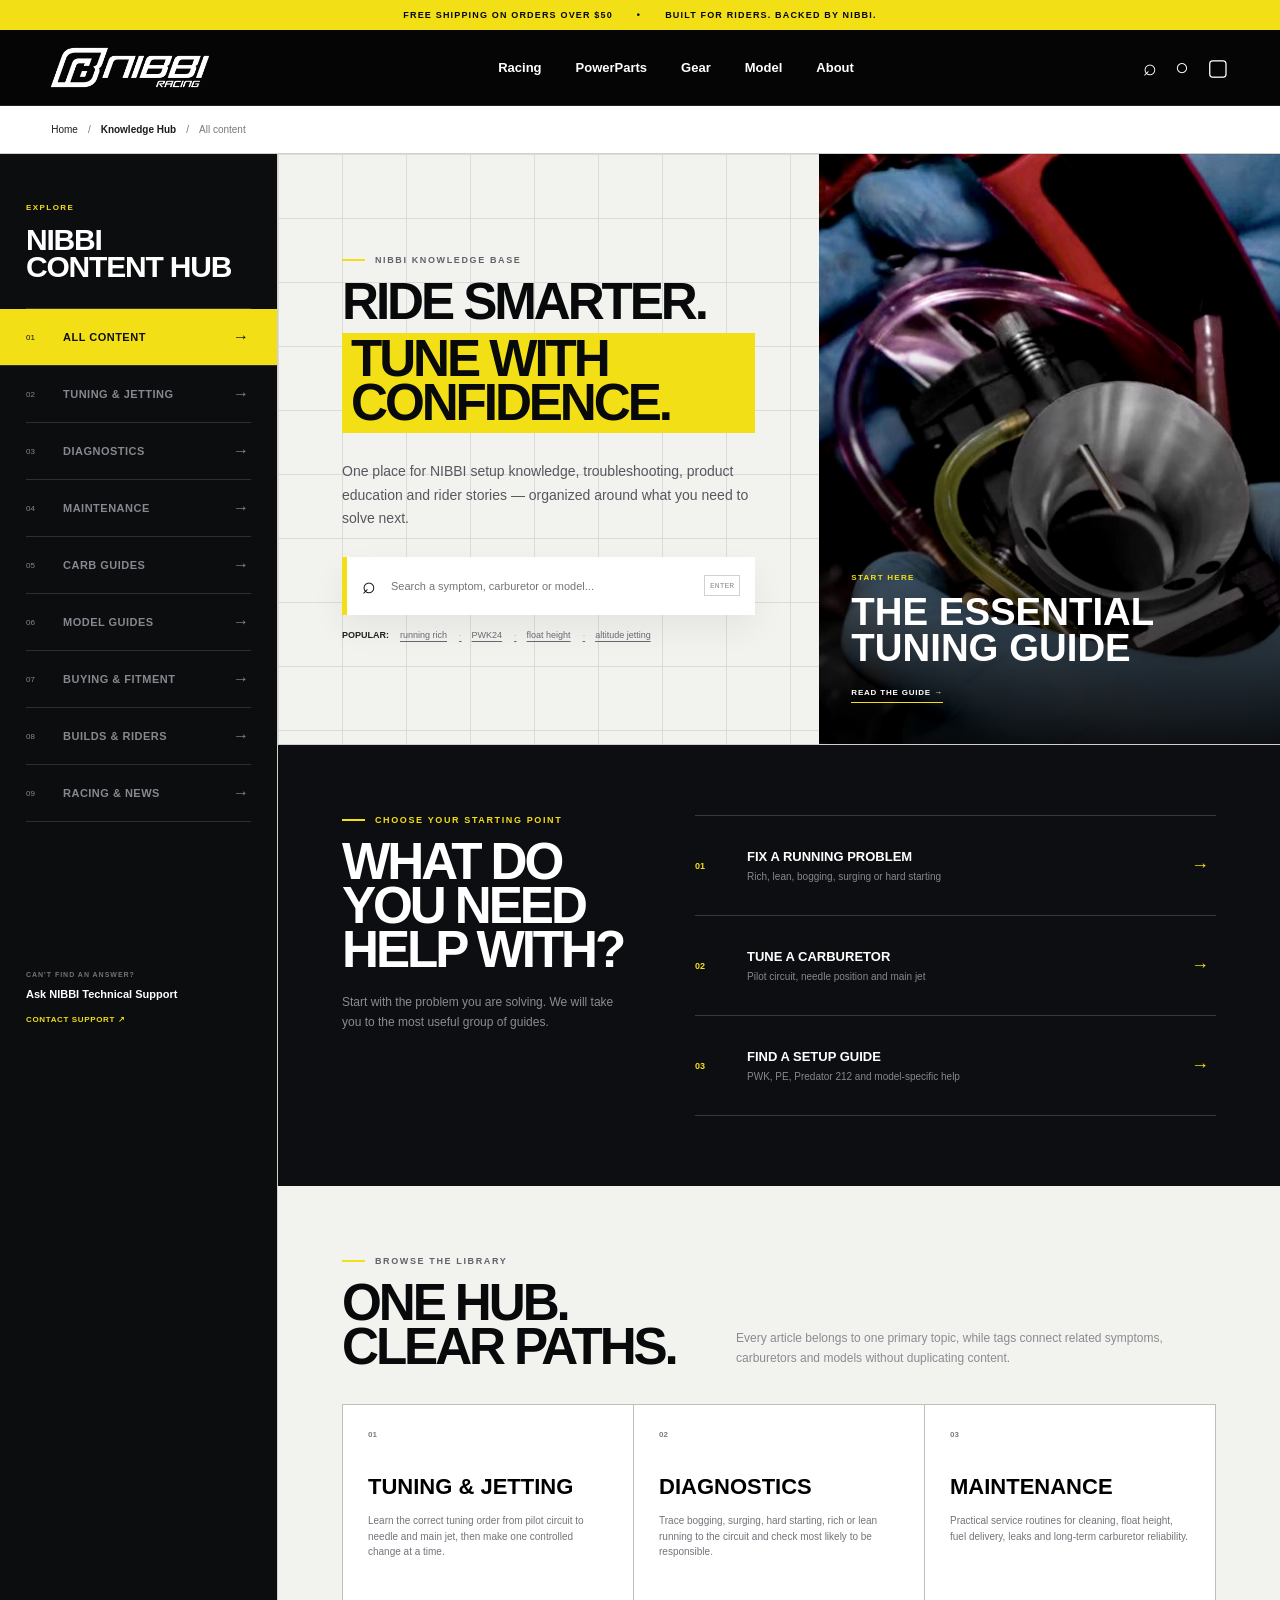
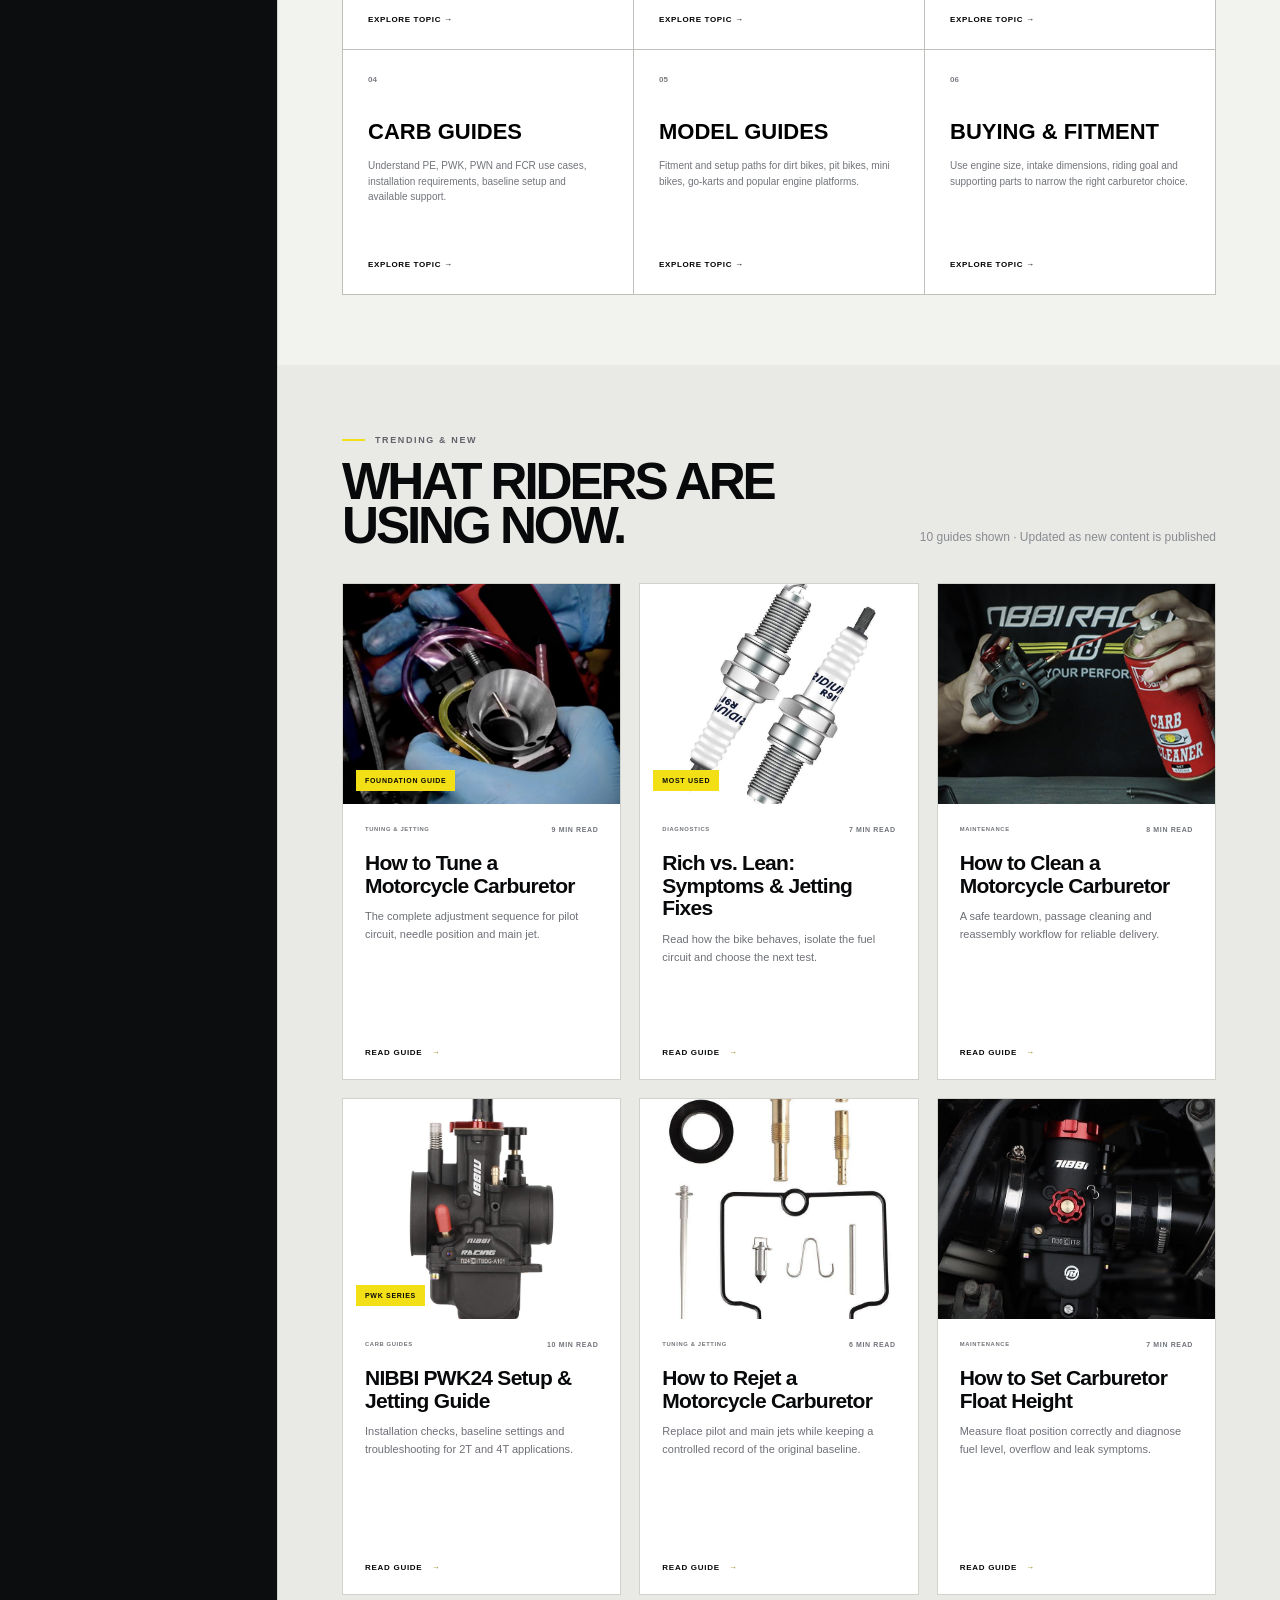
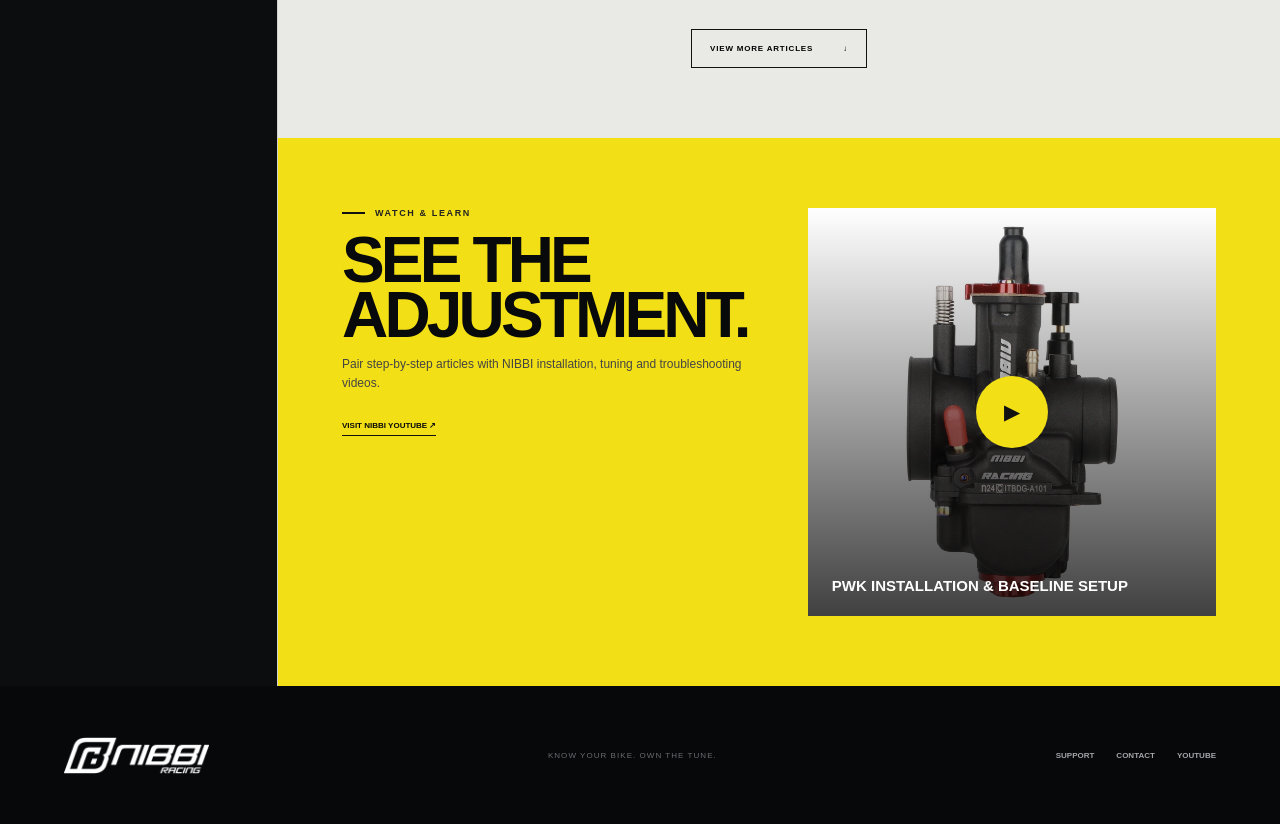
==== commit c4b4586b: "Fix blog hub GitHub Pages styling" ====
--- a/blog-hub/index.html
+++ b/blog-hub/index.html
@@ -1,5 +1,14 @@
-<!DOCTYPE html><html lang="en"><head><meta charSet="utf-8"/><meta name="viewport" content="width=device-width, initial-scale=1"/><link rel="preload" as="image" href="./nibbi/nibbi-logo.png"/><link rel="preload" as="image" href="./nibbi/guide-tuning.jpg"/><link rel="preload" as="image" href="./nibbi/guide-rich-lean.jpg"/><link rel="preload" as="image" href="./nibbi/guide-cleaning.jpg"/><link rel="preload" as="image" href="./nibbi/guide-pwk24.jpg"/><link rel="preload" as="image" href="./nibbi/guide-rejet.jpg"/><link rel="preload" as="image" href="./nibbi/guide-float.jpg"/><link rel="stylesheet" href="/app/globals.css" data-rsc-css-href="/app/globals.css" data-precedence="vite-rsc/importer-resources"/><title>NIBBI Knowledge Hub | Guides, Builds &amp; Racing</title><meta name="description" content="The NIBBI content hub for tuning, diagnostics, maintenance, fitment, builds and racing stories."/><meta property="og:title" content="NIBBI Knowledge Hub"/><meta property="og:description" content="Ride smarter. Tune with confidence. Explore NIBBI guides, builds and racing stories."/><meta property="og:image" content="./og.png"/><meta property="og:image:width" content="1536"/><meta property="og:image:height" content="1024"/><meta property="og:image:alt" content="NIBBI Knowledge Hub"/><meta name="twitter:card" content="summary_large_image"/><meta name="twitter:title" content="NIBBI Knowledge Hub"/><meta name="twitter:description" content="Ride smarter. Tune with confidence."/><meta name="twitter:image" content="./og.png"/>
-</head><body><main class="hub-page"><div class="announcement">FREE SHIPPING ON ORDERS OVER $50 <span>•</span> BUILT FOR RIDERS. BACKED BY NIBBI.</div><header class="global-header"><a href="https://nibbiracing.com" class="logo" aria-label="NIBBI Racing home"><img src="./nibbi/nibbi-logo.png" alt="NIBBI Racing"/></a><nav aria-label="NIBBI website navigation"><a href="https://nibbiracing.com/pages/racing">Racing</a><a href="https://nibbiracing.com/collections/all">PowerParts</a><a href="https://nibbiracing.com/collections/gear">Gear</a><a href="https://nibbiracing.com/pages/model">Model</a><a href="https://nibbiracing.com/pages/about-us">About</a></nav><div class="header-tools"><button aria-label="Search">⌕</button><a href="https://nibbiracing.com/account" aria-label="Account">○</a><a href="https://nibbiracing.com/cart" aria-label="Cart">▢</a></div></header><div class="crumbs"><a href="https://nibbiracing.com">Home</a><span>/</span><b>Knowledge Hub</b><span>/</span><em>All content</em></div><div class="hub-shell"><button class="mobile-topic-toggle" data-mobile-topic-toggle="true" aria-expanded="false"><span><small>BROWSE ALL TOPICS</small><strong>All content</strong></span><b>+</b></button><aside class="topic-sidebar " aria-label="Knowledge Hub topics"><div class="sidebar-inner"><div class="sidebar-heading"><span>EXPLORE</span><h2>NIBBI<br/>CONTENT HUB</h2></div><nav><button data-topic-id="all" class="active"><span>01</span><strong>All content</strong><i>→</i></button><button data-topic-id="tuning" class=""><span>02</span><strong>Tuning &amp; jetting</strong><i>→</i></button><button data-topic-id="diagnostics" class=""><span>03</span><strong>Diagnostics</strong><i>→</i></button><button data-topic-id="maintenance" class=""><span>04</span><strong>Maintenance</strong><i>→</i></button><button data-topic-id="carb" class=""><span>05</span><strong>Carb guides</strong><i>→</i></button><button data-topic-id="model" class=""><span>06</span><strong>Model guides</strong><i>→</i></button><button data-topic-id="buying" class=""><span>07</span><strong>Buying &amp; fitment</strong><i>→</i></button><button data-topic-id="riders" class=""><span>08</span><strong>Builds &amp; riders</strong><i>→</i></button><button data-topic-id="news" class=""><span>09</span><strong>Racing &amp; news</strong><i>→</i></button></nav><div class="sidebar-help"><span>CAN&#x27;T FIND AN ANSWER?</span><strong>Ask NIBBI Technical Support</strong><a href="mailto:customer@nibbiracing.com">CONTACT SUPPORT ↗</a></div></div></aside><div class="hub-content"><section class="hub-hero"><div class="hero-copy" data-hub-hero-copy="true"><p class="kicker"><span></span>NIBBI KNOWLEDGE BASE</p><h1><span class="">RIDE SMARTER.</span><span class="accent">TUNE WITH CONFIDENCE.</span></h1><p class="hero-intro">One place for NIBBI setup knowledge, troubleshooting, product education and rider stories — organized around what you need to solve next.</p><label class="hub-search"><span>⌕</span><input data-hub-search="true" placeholder="Search a symptom, carburetor or model..." value=""/><kbd>ENTER</kbd></label><div class="popular"><b>POPULAR:</b><button>running rich</button><button>PWK24</button><button>float height</button><button>altitude jetting</button></div></div><div class="hero-visual"><img src="./nibbi/guide-tuning.jpg" alt="NIBBI technical knowledge"/><div><small>START HERE</small><strong>THE ESSENTIAL TUNING GUIDE</strong><span>READ THE GUIDE →</span></div></div></section><section class="starting-points"><div class="section-title"><p class="kicker"><span></span>CHOOSE YOUR STARTING POINT</p><h2>WHAT DO YOU NEED<br/>HELP WITH?</h2><p>Start with the problem you are solving. We will take you to the most useful group of guides.</p></div><div class="path-list"><button data-topic-id="diagnostics"><b>01</b><span><strong>Fix a running problem</strong><small>Rich, lean, bogging, surging or hard starting</small></span><i>→</i></button><button data-topic-id="tuning"><b>02</b><span><strong>Tune a carburetor</strong><small>Pilot circuit, needle position and main jet</small></span><i>→</i></button><button data-topic-id="carb"><b>03</b><span><strong>Find a setup guide</strong><small>PWK, PE, Predator 212 and model-specific help</small></span><i>→</i></button></div></section><section class="branch-overview"><div class="section-title horizontal"><div><p class="kicker"><span></span>BROWSE THE LIBRARY</p><h2>ONE HUB.<br/>CLEAR PATHS.</h2></div><p>Every article belongs to one primary topic, while tags connect related symptoms, carburetors and models without duplicating content.</p></div><div class="branch-grid"><button data-topic-id="tuning"><span>0<!-- -->1</span><strong>Tuning &amp; jetting</strong><small>Learn the correct tuning order from pilot circuit to needle and main jet, then make one controlled change at a time.</small><i>EXPLORE TOPIC →</i></button><button data-topic-id="diagnostics"><span>0<!-- -->2</span><strong>Diagnostics</strong><small>Trace bogging, surging, hard starting, rich or lean running to the circuit and check most likely to be responsible.</small><i>EXPLORE TOPIC →</i></button><button data-topic-id="maintenance"><span>0<!-- -->3</span><strong>Maintenance</strong><small>Practical service routines for cleaning, float height, fuel delivery, leaks and long-term carburetor reliability.</small><i>EXPLORE TOPIC →</i></button><button data-topic-id="carb"><span>0<!-- -->4</span><strong>Carb guides</strong><small>Understand PE, PWK, PWN and FCR use cases, installation requirements, baseline setup and available support.</small><i>EXPLORE TOPIC →</i></button><button data-topic-id="model"><span>0<!-- -->5</span><strong>Model guides</strong><small>Fitment and setup paths for dirt bikes, pit bikes, mini bikes, go-karts and popular engine platforms.</small><i>EXPLORE TOPIC →</i></button><button data-topic-id="buying"><span>0<!-- -->6</span><strong>Buying &amp; fitment</strong><small>Use engine size, intake dimensions, riding goal and supporting parts to narrow the right carburetor choice.</small><i>EXPLORE TOPIC →</i></button></div></section><section class="article-library"><div class="section-title horizontal"><div><p class="kicker"><span></span>TRENDING &amp; NEW</p><h2>WHAT RIDERS ARE
+<!DOCTYPE html><html lang="en"><head><meta charSet="utf-8"/><meta name="viewport" content="width=device-width, initial-scale=1"/><link rel="preload" as="image" href="./nibbi/nibbi-logo.png"/><link rel="preload" as="image" href="./nibbi/guide-tuning.jpg"/><link rel="preload" as="image" href="./nibbi/guide-rich-lean.jpg"/><link rel="preload" as="image" href="./nibbi/guide-cleaning.jpg"/><link rel="preload" as="image" href="./nibbi/guide-pwk24.jpg"/><link rel="preload" as="image" href="./nibbi/guide-rejet.jpg"/><link rel="preload" as="image" href="./nibbi/guide-float.jpg"/><title>NIBBI Knowledge Hub | Guides, Builds &amp; Racing</title><meta name="description" content="The NIBBI content hub for tuning, diagnostics, maintenance, fitment, builds and racing stories."/><meta property="og:title" content="NIBBI Knowledge Hub"/><meta property="og:description" content="Ride smarter. Tune with confidence. Explore NIBBI guides, builds and racing stories."/><meta property="og:image" content="./og.png"/><meta property="og:image:width" content="1536"/><meta property="og:image:height" content="1024"/><meta property="og:image:alt" content="NIBBI Knowledge Hub"/><meta name="twitter:card" content="summary_large_image"/><meta name="twitter:title" content="NIBBI Knowledge Hub"/><meta name="twitter:description" content="Ride smarter. Tune with confidence."/><meta name="twitter:image" content="./og.png"/>
+<style>
+
+:root{--black:#08090b;--yellow:#f2df16;--paper:#f2f2ef;--white:#fff;--muted:#6c6f74;--line:#d2d2cd}*{box-sizing:border-box}html{scroll-behavior:smooth}body{margin:0;background:var(--paper);color:var(--black);font-family:Arial,Helvetica,sans-serif}a{color:inherit;text-decoration:none}button,input{font:inherit}button{cursor:pointer}img{display:block;width:100%}.announcement{height:30px;padding:0 4vw;display:flex;align-items:center;justify-content:center;gap:24px;background:var(--yellow);font-size:9px;font-weight:900;letter-spacing:.13em}.global-header{height:76px;padding:0 4vw;display:flex;align-items:center;justify-content:space-between;background:#050505;color:white;border-bottom:1px solid #242424}.logo img{width:158px}.global-header nav{display:flex;gap:34px;font-size:13px;font-weight:700}.global-header nav a:hover{color:var(--yellow)}.header-tools{display:flex;align-items:center;gap:18px}.header-tools button,.header-tools a{padding:0;border:0;background:transparent;color:white;font-size:23px}.crumbs{height:48px;padding:0 4vw;display:flex;align-items:center;gap:10px;background:white;border-bottom:1px solid var(--line);color:#76797e;font-size:10px}.crumbs a,.crumbs b{color:#1b1c1f}.crumbs em{font-style:normal}.hub-shell{max-width:1760px;margin:auto;display:grid;grid-template-columns:278px minmax(0,1fr);align-items:start}.topic-sidebar{align-self:stretch;border-right:1px solid var(--line);background:#0c0d0f;color:#fff}.sidebar-inner{position:sticky;top:0;min-height:100vh;padding:42px 26px 30px;display:flex;flex-direction:column}.sidebar-heading span{color:var(--yellow);font-size:8px;font-weight:900;letter-spacing:.18em}.sidebar-heading h2{margin:12px 0 28px;font-size:30px;line-height:.9;letter-spacing:-.04em}.topic-sidebar nav{border-top:1px solid #34363b}.topic-sidebar nav button{width:100%;min-height:57px;padding:0;display:grid;grid-template-columns:29px 1fr 18px;gap:8px;align-items:center;text-align:left;border:0;border-bottom:1px solid #2d2f34;background:transparent;color:#85888e}.topic-sidebar nav button span{font-size:8px}.topic-sidebar nav button strong{font-size:11px;text-transform:uppercase;letter-spacing:.045em}.topic-sidebar nav button i{font-style:normal}.topic-sidebar nav button:hover,.topic-sidebar nav button.active{color:#fff}.topic-sidebar nav button.active{margin-left:-26px;width:calc(100% + 52px);padding:0 26px;background:var(--yellow);color:#111}.sidebar-help{margin-top:auto;padding-top:28px}.sidebar-help span,.sidebar-help strong,.sidebar-help a{display:block}.sidebar-help span{color:#70737a;font-size:7px;font-weight:900;letter-spacing:.14em}.sidebar-help strong{margin:10px 0 15px;font-size:11px}.sidebar-help a{color:var(--yellow);font-size:8px;font-weight:900;letter-spacing:.08em}.mobile-topic-toggle{display:none}.hub-content{min-width:0}.hub-hero{min-height:590px;display:grid;grid-template-columns:1.08fr .92fr;border-bottom:1px solid var(--line)}.hero-copy{padding:70px 5vw;display:flex;flex-direction:column;justify-content:center;background-image:linear-gradient(#dbdbd7 1px,transparent 1px),linear-gradient(90deg,#dbdbd7 1px,transparent 1px);background-size:64px 64px}.kicker{margin:0 0 15px;display:flex;align-items:center;gap:10px;color:#60636a;font-size:9px;font-weight:900;letter-spacing:.18em}.kicker span{width:23px;height:2px;background:var(--yellow)}.hero-copy h1,.section-title h2,.video-banner h2{margin:0;font-size:clamp(47px,5vw,78px);line-height:.86;letter-spacing:-.06em}.hero-copy h1>span{display:block}.hero-copy h1 .accent{width:max-content;margin-top:9px;padding:4px 9px 8px;background:var(--yellow)}.hero-intro{max-width:650px;margin:27px 0;color:#55585e;font-size:14px;line-height:1.65}.hub-search{height:58px;padding:0 15px;display:flex;align-items:center;gap:13px;background:#fff;border-left:5px solid var(--yellow);box-shadow:0 14px 34px rgba(0,0,0,.06)}.hub-search>span{font-size:23px}.hub-search input{flex:1;min-width:0;border:0;outline:0;background:transparent;font-size:11px}.hub-search kbd{padding:5px;border:1px solid var(--line);color:#8a8c90;font-size:8px}.popular{margin-top:12px;display:flex;flex-wrap:wrap;align-items:center;color:#72757a;font-size:9px}.popular b{margin-right:5px;color:#222}.popular button{padding:3px 6px;border:0;background:transparent;color:#666970;text-decoration:underline;text-underline-offset:3px}.popular button+button:before{content:"·";margin-right:10px;color:#aaa}.hero-visual{min-height:590px;position:relative;overflow:hidden;background:#111}.hero-visual:after{content:"";position:absolute;inset:0;background:linear-gradient(180deg,transparent 28%,rgba(0,0,0,.9))}.hero-visual>img{height:100%;object-fit:cover;filter:saturate(.78) contrast(1.05)}.hero-visual>div{position:absolute;z-index:2;left:7%;right:7%;bottom:7%;color:white}.hero-visual small,.hero-visual strong,.hero-visual span{display:block}.hero-visual small{color:var(--yellow);font-size:8px;font-weight:900;letter-spacing:.16em}.hero-visual strong{max-width:550px;margin:12px 0 22px;font-size:clamp(27px,3vw,45px);line-height:.94}.hero-visual span{width:max-content;padding-bottom:5px;border-bottom:1px solid var(--yellow);font-size:8px;font-weight:900;letter-spacing:.1em}.starting-points{padding:70px 5vw;display:grid;grid-template-columns:.72fr 1.28fr;gap:60px;background:#0d0e11;color:white}.section-title h2{font-size:clamp(39px,4vw,62px)}.section-title>p:not(.kicker){max-width:450px;margin:21px 0 0;color:#898c92;font-size:12px;line-height:1.65}.starting-points .kicker{color:var(--yellow)}.path-list{border-top:1px solid #36383d}.path-list button{width:100%;min-height:100px;padding:17px 0;display:grid;grid-template-columns:42px 1fr 25px;gap:10px;align-items:center;text-align:left;border:0;border-bottom:1px solid #36383d;background:transparent;color:white}.path-list button>b,.path-list button i{color:var(--yellow);font-size:9px}.path-list button i{font-size:18px;font-style:normal}.path-list strong,.path-list small{display:block}.path-list strong{font-size:13px;text-transform:uppercase}.path-list small{margin-top:7px;color:#85888e;font-size:10px}.branch-overview,.article-library{padding:70px 5vw}.section-title.horizontal{margin-bottom:35px;display:flex;align-items:end;justify-content:space-between;gap:50px}.section-title.horizontal>p{max-width:480px;margin:0}.branch-grid{display:grid;grid-template-columns:repeat(3,1fr);border-top:1px solid #bfc0bb;border-left:1px solid #bfc0bb}.branch-grid button{min-height:245px;padding:25px;display:flex;flex-direction:column;align-items:flex-start;text-align:left;border:0;border-right:1px solid #bfc0bb;border-bottom:1px solid #bfc0bb;background:white}.branch-grid button:hover{background:var(--yellow)}.branch-grid button>span{color:#7a7d82;font-size:8px;font-weight:900}.branch-grid button>strong{margin:35px 0 13px;font-size:22px;text-transform:uppercase}.branch-grid button>small{color:#71747a;font-size:10px;line-height:1.55}.branch-grid button>i{margin-top:auto;padding-top:22px;font-size:8px;font-style:normal;font-weight:900;letter-spacing:.08em}.article-library{background:#e9e9e6}.article-library .section-title h2{white-space:pre-line}.article-grid{display:grid;grid-template-columns:repeat(3,1fr);gap:18px}.article-grid article{display:flex;flex-direction:column;background:#fff;border:1px solid var(--line)}.article-image{height:220px;position:relative;overflow:hidden;background:#ddd}.article-image img{height:100%;object-fit:cover;filter:saturate(.78);transition:.3s}.article-grid article:hover img{transform:scale(1.025);filter:saturate(1)}.article-image>span{position:absolute;left:13px;bottom:13px;padding:7px 9px;background:var(--yellow);font-size:7px;font-weight:900;letter-spacing:.1em}.article-copy{min-height:275px;padding:22px;display:flex;flex-direction:column}.article-copy>div{display:flex;justify-content:space-between;gap:18px;color:#71747a;font-size:7px;font-weight:900;letter-spacing:.09em;text-transform:uppercase}.article-copy em{font-style:normal}.article-copy h3{margin:19px 0 11px;font-size:21px;line-height:1.08;letter-spacing:-.035em}.article-copy p{margin:0;color:#6d7076;font-size:11px;line-height:1.6}.article-copy>a{margin-top:auto;padding-top:20px;font-size:8px;font-weight:900;letter-spacing:.09em}.article-copy>a span{color:#8c8100;margin-left:6px}.empty{padding:70px;text-align:center;background:white;color:#76797e;border:1px solid var(--line);font-size:12px}.load-more{margin:34px auto 0;padding:14px 18px;display:flex;gap:30px;border:1px solid #111;background:transparent;font-size:8px;font-weight:900;letter-spacing:.1em}.video-banner{padding:70px 5vw;display:grid;grid-template-columns:.72fr 1.28fr;gap:60px;background:var(--yellow)}.video-banner .kicker{color:#222}.video-banner .kicker span{background:#111}.video-banner p:not(.kicker){max-width:440px;color:#444;font-size:12px;line-height:1.6}.video-banner>div>a{display:inline-block;margin-top:15px;padding-bottom:5px;border-bottom:1px solid #111;font-size:8px;font-weight:900}.video-image{min-height:350px;position:relative;overflow:hidden;background:#111;color:white}.video-image:after{content:"";position:absolute;inset:0;background:linear-gradient(transparent,rgba(0,0,0,.75))}.video-image img{height:100%;object-fit:cover;filter:saturate(.75)}.video-image span{position:absolute;z-index:2;inset:0;margin:auto;width:72px;height:72px;display:grid;place-items:center;border-radius:50%;background:var(--yellow);color:#111;font-size:21px}.video-image b{position:absolute;z-index:2;left:24px;bottom:22px;font-size:15px}footer{min-height:138px;padding:30px 5vw;display:flex;align-items:center;justify-content:space-between;gap:25px;background:#07080a;color:#fff}footer img{width:145px}footer p{color:#696c72;font-size:8px;letter-spacing:.13em}footer div{display:flex;gap:22px;color:#a2a5aa;font-size:8px;font-weight:900}.mobile-topic-toggle{width:100%}
+
+@media(max-width:1100px){.global-header nav{display:none}.hub-shell{grid-template-columns:230px minmax(0,1fr)}.sidebar-inner{padding:35px 21px}.topic-sidebar nav button.active{margin-left:-21px;width:calc(100% + 42px);padding:0 21px}.hub-hero{grid-template-columns:1fr}.hero-visual{min-height:440px}.starting-points,.video-banner{grid-template-columns:1fr}.article-grid{grid-template-columns:1fr 1fr}.branch-grid{grid-template-columns:1fr 1fr}}
+@media(max-width:760px){.announcement{height:27px;font-size:7px}.announcement span,.announcement span~*{display:none}.global-header{height:64px;padding:0 5vw}.logo img{width:128px}.header-tools{gap:13px}.header-tools a:first-of-type{display:none}.crumbs{height:42px;padding:0 5vw}.hub-shell{display:block}.mobile-topic-toggle{position:sticky;top:0;z-index:10;padding:13px 5vw;display:flex;align-items:center;justify-content:space-between;text-align:left;border:0;border-bottom:1px solid #292b30;background:#0c0d0f;color:white}.mobile-topic-toggle small,.mobile-topic-toggle strong{display:block}.mobile-topic-toggle small{margin-bottom:4px;color:#777a81;font-size:7px;letter-spacing:.13em}.mobile-topic-toggle strong{text-transform:uppercase;font-size:11px}.mobile-topic-toggle>b{color:var(--yellow);font-size:20px}.topic-sidebar{display:none;border-right:0}.topic-sidebar.open{display:block}.sidebar-inner{position:static;min-height:0;padding:25px 5vw}.sidebar-heading,.sidebar-help{display:none}.topic-sidebar nav button.active{margin-left:-5vw;width:calc(100% + 10vw);padding:0 5vw}.hub-hero{min-height:0}.hero-copy{padding:52px 6vw 42px}.hero-copy h1{font-size:48px}.hero-intro{margin:22px 0;font-size:13px}.hub-search{height:54px}.hub-search kbd{display:none}.popular{line-height:1.7}.hero-visual{min-height:365px}.starting-points,.branch-overview,.article-library,.video-banner{padding:50px 6vw}.starting-points{gap:30px}.section-title h2{font-size:39px}.section-title.horizontal{align-items:flex-start;flex-direction:column;gap:20px}.branch-grid,.article-grid{grid-template-columns:1fr}.branch-grid button{min-height:220px}.article-image{height:230px}.article-copy{min-height:255px}.video-banner{gap:32px}.video-image{min-height:280px}footer{align-items:flex-start;flex-direction:column}footer div{flex-wrap:wrap}}
+@media(max-width:390px){.hero-copy h1{font-size:41px}.hero-copy{padding-left:5vw;padding-right:5vw}.section-title h2{font-size:34px}.article-library,.branch-overview,.starting-points,.video-banner{padding-left:5vw;padding-right:5vw}}
+@media(min-width:761px){.hero-copy{min-width:0}.hero-copy h1{font-size:clamp(43px,4vw,62px)}.hero-copy h1 .accent{width:fit-content;max-width:100%}}
+@media(max-width:760px){.hero-copy{min-width:0;overflow:hidden}.hero-copy h1 .accent{width:auto;max-width:100%;font-size:42px;line-height:.9}}
+</style></head><body><main class="hub-page"><div class="announcement">FREE SHIPPING ON ORDERS OVER $50 <span>•</span> BUILT FOR RIDERS. BACKED BY NIBBI.</div><header class="global-header"><a href="https://nibbiracing.com" class="logo" aria-label="NIBBI Racing home"><img src="./nibbi/nibbi-logo.png" alt="NIBBI Racing"/></a><nav aria-label="NIBBI website navigation"><a href="https://nibbiracing.com/pages/racing">Racing</a><a href="https://nibbiracing.com/collections/all">PowerParts</a><a href="https://nibbiracing.com/collections/gear">Gear</a><a href="https://nibbiracing.com/pages/model">Model</a><a href="https://nibbiracing.com/pages/about-us">About</a></nav><div class="header-tools"><button aria-label="Search">⌕</button><a href="https://nibbiracing.com/account" aria-label="Account">○</a><a href="https://nibbiracing.com/cart" aria-label="Cart">▢</a></div></header><div class="crumbs"><a href="https://nibbiracing.com">Home</a><span>/</span><b>Knowledge Hub</b><span>/</span><em>All content</em></div><div class="hub-shell"><button class="mobile-topic-toggle" data-mobile-topic-toggle="true" aria-expanded="false"><span><small>BROWSE ALL TOPICS</small><strong>All content</strong></span><b>+</b></button><aside class="topic-sidebar " aria-label="Knowledge Hub topics"><div class="sidebar-inner"><div class="sidebar-heading"><span>EXPLORE</span><h2>NIBBI<br/>CONTENT HUB</h2></div><nav><button data-topic-id="all" class="active"><span>01</span><strong>All content</strong><i>→</i></button><button data-topic-id="tuning" class=""><span>02</span><strong>Tuning &amp; jetting</strong><i>→</i></button><button data-topic-id="diagnostics" class=""><span>03</span><strong>Diagnostics</strong><i>→</i></button><button data-topic-id="maintenance" class=""><span>04</span><strong>Maintenance</strong><i>→</i></button><button data-topic-id="carb" class=""><span>05</span><strong>Carb guides</strong><i>→</i></button><button data-topic-id="model" class=""><span>06</span><strong>Model guides</strong><i>→</i></button><button data-topic-id="buying" class=""><span>07</span><strong>Buying &amp; fitment</strong><i>→</i></button><button data-topic-id="riders" class=""><span>08</span><strong>Builds &amp; riders</strong><i>→</i></button><button data-topic-id="news" class=""><span>09</span><strong>Racing &amp; news</strong><i>→</i></button></nav><div class="sidebar-help"><span>CAN&#x27;T FIND AN ANSWER?</span><strong>Ask NIBBI Technical Support</strong><a href="mailto:customer@nibbiracing.com">CONTACT SUPPORT ↗</a></div></div></aside><div class="hub-content"><section class="hub-hero"><div class="hero-copy" data-hub-hero-copy="true"><p class="kicker"><span></span>NIBBI KNOWLEDGE BASE</p><h1><span class="">RIDE SMARTER.</span><span class="accent">TUNE WITH CONFIDENCE.</span></h1><p class="hero-intro">One place for NIBBI setup knowledge, troubleshooting, product education and rider stories — organized around what you need to solve next.</p><label class="hub-search"><span>⌕</span><input data-hub-search="true" placeholder="Search a symptom, carburetor or model..." value=""/><kbd>ENTER</kbd></label><div class="popular"><b>POPULAR:</b><button>running rich</button><button>PWK24</button><button>float height</button><button>altitude jetting</button></div></div><div class="hero-visual"><img src="./nibbi/guide-tuning.jpg" alt="NIBBI technical knowledge"/><div><small>START HERE</small><strong>THE ESSENTIAL TUNING GUIDE</strong><span>READ THE GUIDE →</span></div></div></section><section class="starting-points"><div class="section-title"><p class="kicker"><span></span>CHOOSE YOUR STARTING POINT</p><h2>WHAT DO YOU NEED<br/>HELP WITH?</h2><p>Start with the problem you are solving. We will take you to the most useful group of guides.</p></div><div class="path-list"><button data-topic-id="diagnostics"><b>01</b><span><strong>Fix a running problem</strong><small>Rich, lean, bogging, surging or hard starting</small></span><i>→</i></button><button data-topic-id="tuning"><b>02</b><span><strong>Tune a carburetor</strong><small>Pilot circuit, needle position and main jet</small></span><i>→</i></button><button data-topic-id="carb"><b>03</b><span><strong>Find a setup guide</strong><small>PWK, PE, Predator 212 and model-specific help</small></span><i>→</i></button></div></section><section class="branch-overview"><div class="section-title horizontal"><div><p class="kicker"><span></span>BROWSE THE LIBRARY</p><h2>ONE HUB.<br/>CLEAR PATHS.</h2></div><p>Every article belongs to one primary topic, while tags connect related symptoms, carburetors and models without duplicating content.</p></div><div class="branch-grid"><button data-topic-id="tuning"><span>0<!-- -->1</span><strong>Tuning &amp; jetting</strong><small>Learn the correct tuning order from pilot circuit to needle and main jet, then make one controlled change at a time.</small><i>EXPLORE TOPIC →</i></button><button data-topic-id="diagnostics"><span>0<!-- -->2</span><strong>Diagnostics</strong><small>Trace bogging, surging, hard starting, rich or lean running to the circuit and check most likely to be responsible.</small><i>EXPLORE TOPIC →</i></button><button data-topic-id="maintenance"><span>0<!-- -->3</span><strong>Maintenance</strong><small>Practical service routines for cleaning, float height, fuel delivery, leaks and long-term carburetor reliability.</small><i>EXPLORE TOPIC →</i></button><button data-topic-id="carb"><span>0<!-- -->4</span><strong>Carb guides</strong><small>Understand PE, PWK, PWN and FCR use cases, installation requirements, baseline setup and available support.</small><i>EXPLORE TOPIC →</i></button><button data-topic-id="model"><span>0<!-- -->5</span><strong>Model guides</strong><small>Fitment and setup paths for dirt bikes, pit bikes, mini bikes, go-karts and popular engine platforms.</small><i>EXPLORE TOPIC →</i></button><button data-topic-id="buying"><span>0<!-- -->6</span><strong>Buying &amp; fitment</strong><small>Use engine size, intake dimensions, riding goal and supporting parts to narrow the right carburetor choice.</small><i>EXPLORE TOPIC →</i></button></div></section><section class="article-library"><div class="section-title horizontal"><div><p class="kicker"><span></span>TRENDING &amp; NEW</p><h2>WHAT RIDERS ARE
 USING NOW.</h2></div><p>10<!-- --> guides shown · Updated as new content is published</p></div><div class="article-grid"><article data-article-topic="tuning"><a class="article-image" href="#"><img src="./nibbi/guide-tuning.jpg" alt=""/><span>FOUNDATION GUIDE</span></a><div class="article-copy"><div><small>Tuning &amp; jetting</small><em>9 MIN READ</em></div><h3>How to Tune a Motorcycle Carburetor</h3><p>The complete adjustment sequence for pilot circuit, needle position and main jet.</p><a href="#">READ GUIDE <span>→</span></a></div></article><article data-article-topic="diagnostics"><a class="article-image" href="#"><img src="./nibbi/guide-rich-lean.jpg" alt=""/><span>MOST USED</span></a><div class="article-copy"><div><small>Diagnostics</small><em>7 MIN READ</em></div><h3>Rich vs. Lean: Symptoms &amp; Jetting Fixes</h3><p>Read how the bike behaves, isolate the fuel circuit and choose the next test.</p><a href="#">READ GUIDE <span>→</span></a></div></article><article data-article-topic="maintenance"><a class="article-image" href="#"><img src="./nibbi/guide-cleaning.jpg" alt=""/></a><div class="article-copy"><div><small>Maintenance</small><em>8 MIN READ</em></div><h3>How to Clean a Motorcycle Carburetor</h3><p>A safe teardown, passage cleaning and reassembly workflow for reliable delivery.</p><a href="#">READ GUIDE <span>→</span></a></div></article><article data-article-topic="carb"><a class="article-image" href="#"><img src="./nibbi/guide-pwk24.jpg" alt=""/><span>PWK SERIES</span></a><div class="article-copy"><div><small>Carb guides</small><em>10 MIN READ</em></div><h3>NIBBI PWK24 Setup &amp; Jetting Guide</h3><p>Installation checks, baseline settings and troubleshooting for 2T and 4T applications.</p><a href="#">READ GUIDE <span>→</span></a></div></article><article data-article-topic="tuning"><a class="article-image" href="#"><img src="./nibbi/guide-rejet.jpg" alt=""/></a><div class="article-copy"><div><small>Tuning &amp; jetting</small><em>6 MIN READ</em></div><h3>How to Rejet a Motorcycle Carburetor</h3><p>Replace pilot and main jets while keeping a controlled record of the original baseline.</p><a href="#">READ GUIDE <span>→</span></a></div></article><article data-article-topic="maintenance"><a class="article-image" href="#"><img src="./nibbi/guide-float.jpg" alt=""/></a><div class="article-copy"><div><small>Maintenance</small><em>7 MIN READ</em></div><h3>How to Set Carburetor Float Height</h3><p>Measure float position correctly and diagnose fuel level, overflow and leak symptoms.</p><a href="#">READ GUIDE <span>→</span></a></div></article></div><button class="load-more">VIEW MORE ARTICLES <span>↓</span></button></section><section class="video-banner"><div><p class="kicker"><span></span>WATCH &amp; LEARN</p><h2>SEE THE<br/>ADJUSTMENT.</h2><p>Pair step-by-step articles with NIBBI installation, tuning and troubleshooting videos.</p><a href="https://www.youtube.com/@nibbiracingusa">VISIT NIBBI YOUTUBE ↗</a></div><a class="video-image" href="https://www.youtube.com/@nibbiracingusa"><img src="./nibbi/guide-pwk24.jpg" alt="NIBBI carburetor video guide"/><span>▶</span><b>PWK INSTALLATION &amp; BASELINE SETUP</b></a></section></div></div><footer><img src="./nibbi/nibbi-logo.png" alt="NIBBI Racing"/><p>KNOW YOUR BIKE. OWN THE TUNE.</p><div><a href="#">SUPPORT</a><a href="#">CONTACT</a><a href="#">YOUTUBE</a></div></footer></main><script>
 const hubTopics=[{"id":"all","label":"All content","eyebrow":"NIBBI KNOWLEDGE BASE","title":["RIDE SMARTER.","TUNE WITH CONFIDENCE."],"intro":"One place for NIBBI setup knowledge, troubleshooting, product education and rider stories — organized around what you need to solve next."},{"id":"tuning","label":"Tuning & jetting","eyebrow":"TECHNICAL GARAGE","title":["BUILD A BETTER","BASELINE."],"intro":"Learn the correct tuning order from pilot circuit to needle and main jet, then make one controlled change at a time."},{"id":"diagnostics","label":"Diagnostics","eyebrow":"START WITH THE SYMPTOM","title":["FIND THE CAUSE.","NOT A GUESS."],"intro":"Trace bogging, surging, hard starting, rich or lean running to the circuit and check most likely to be responsible."},{"id":"maintenance","label":"Maintenance","eyebrow":"KEEP IT RUNNING","title":["CLEAN. CHECK.","RIDE AGAIN."],"intro":"Practical service routines for cleaning, float height, fuel delivery, leaks and long-term carburetor reliability."},{"id":"carb","label":"Carb guides","eyebrow":"KNOW YOUR CARB","title":["CHOOSE THE RIGHT","SERIES & SIZE."],"intro":"Understand PE, PWK, PWN and FCR use cases, installation requirements, baseline setup and available support."},{"id":"model","label":"Model guides","eyebrow":"BIKE-SPECIFIC HELP","title":["START WITH YOUR","BIKE OR ENGINE."],"intro":"Fitment and setup paths for dirt bikes, pit bikes, mini bikes, go-karts and popular engine platforms."},{"id":"buying","label":"Buying & fitment","eyebrow":"BEFORE YOU BUY","title":["MAKE THE RIGHT","MATCH."],"intro":"Use engine size, intake dimensions, riding goal and supporting parts to narrow the right carburetor choice."},{"id":"riders","label":"Builds & riders","eyebrow":"BUILT BY RIDERS","title":["REAL BUILDS.","REAL FEEDBACK."],"intro":"Community builds, racing stories and rider setups that show how NIBBI products are used in the real world."},{"id":"news","label":"Racing & news","eyebrow":"FROM THE PADDOCK","title":["WHAT'S HAPPENING","AT NIBBI."],"intro":"New releases, event updates, racing coverage and stories from the NIBBI team."}];
 let activeTopic="all";
